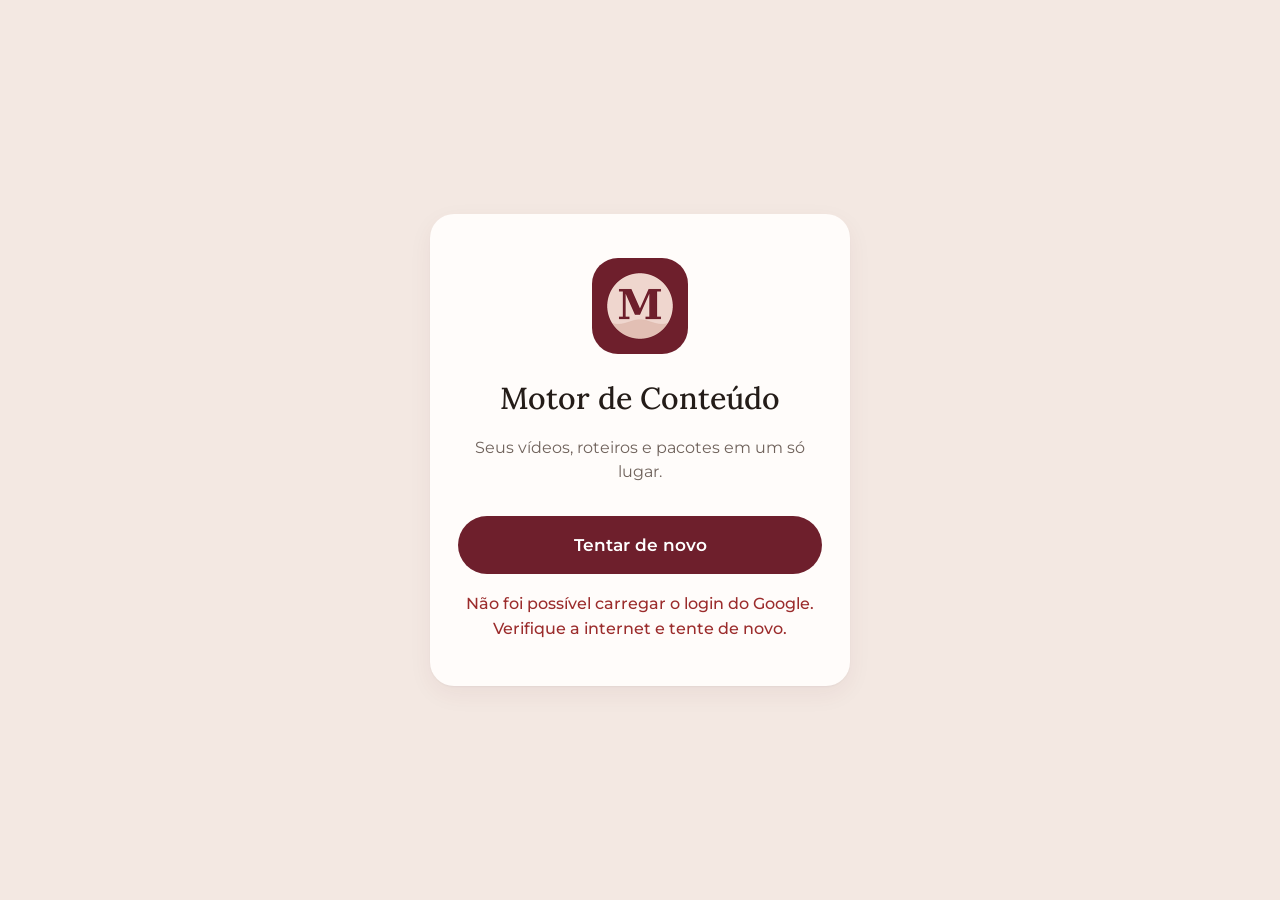
==== index.html @ c1d32451 "Etapa 1: Início, Vídeos, Enviar gravação e Prontos" ====
<!doctype html>
<html lang="pt-BR">
<head>
  <meta charset="utf-8">
  <meta name="viewport" content="width=device-width, initial-scale=1, viewport-fit=cover">
  <title>Motor de Conteúdo</title>
  <meta name="description" content="Fluxo de conteúdo da Robertta Cambrea: roteiros, vídeos e pacotes prontos.">
  <meta name="theme-color" content="#6E1F2C">
  <meta name="apple-mobile-web-app-capable" content="yes">
  <meta name="mobile-web-app-capable" content="yes">
  <meta name="apple-mobile-web-app-status-bar-style" content="default">
  <meta name="apple-mobile-web-app-title" content="Motor">
  <meta name="referrer" content="strict-origin-when-cross-origin">
  <link rel="manifest" href="./manifest.webmanifest">
  <link rel="icon" type="image/png" sizes="32x32" href="./icons/favicon.png">
  <link rel="apple-touch-icon" sizes="180x180" href="./icons/apple-touch-icon.png">
  <link rel="preconnect" href="https://fonts.googleapis.com">
  <link rel="preconnect" href="https://fonts.gstatic.com" crossorigin>
  <link rel="stylesheet" href="https://fonts.googleapis.com/css2?family=Lora:wght@500;600&family=Montserrat:wght@400;500;600&display=swap">
  <link rel="stylesheet" href="./css/app.css">
  <script type="module" src="./js/app.js"></script>
</head>
<body>
  <div id="app">
    <div class="login"><p class="suave">Carregando…</p></div>
  </div>
  <noscript>
    <p style="padding:24px;text-align:center">O Motor de Conteúdo precisa de JavaScript ativado.</p>
  </noscript>
</body>
</html>
---- css/app.css ----
/* Motor de Conteúdo — visual elegante e calmo. */

:root {
  --fundo: #F3E8E2;
  --card: #FFFCFA;
  --texto: #241C18;
  --texto-suave: #6F625B;
  --vinho: #6E1F2C;
  --vinho-escuro: #561722;
  --rose: #EFD6CE;
  --verde: #24443A;
  --linha: #E6D5CC;
  --erro: #9B2C2C;
  --raio: 18px;
  --raio-pequeno: 12px;
  --sombra: 0 1px 2px rgba(36, 28, 24, .04), 0 8px 24px rgba(110, 31, 44, .06);
  --fonte-titulo: 'Lora', Georgia, 'Times New Roman', serif;
  --fonte-texto: 'Montserrat', system-ui, -apple-system, 'Segoe UI', sans-serif;
  --altura-abas: 68px;
  --largura-lateral: 248px;
}

*, *::before, *::after { box-sizing: border-box; }

html { -webkit-text-size-adjust: 100%; }

body {
  margin: 0;
  background: var(--fundo);
  color: var(--texto);
  font-family: var(--fonte-texto);
  font-size: 16px;
  line-height: 1.55;
  -webkit-font-smoothing: antialiased;
}

h1, h2, h3, h4 { font-family: var(--fonte-titulo); font-weight: 600; line-height: 1.25; margin: 0 0 .6em; }
h1 { font-size: 1.6rem; }
h2 { font-size: 1.45rem; }
h3 { font-size: 1.15rem; }
h4 { font-size: 1rem; font-weight: 500; }
p { margin: 0 0 .8em; }
a { color: var(--vinho); }
img { max-width: 100%; }
pre { font-family: inherit; }
:focus-visible { outline: 3px solid rgba(110, 31, 44, .45); outline-offset: 2px; }

.suave { color: var(--texto-suave); }
.pequeno { font-size: .875rem; }
.calmo { font-family: var(--fonte-titulo); font-size: 1.1rem; color: var(--verde); }
.aviso { background: var(--rose); border-radius: var(--raio-pequeno); padding: 12px 16px; font-size: .95rem; }
.erro-texto { color: var(--erro); font-weight: 500; }
.erro-texto:empty { display: none; }
[hidden] { display: none !important; }

/* ------------------------------------------------------------ ícones */
.icone { width: 22px; height: 22px; flex: none; fill: none; stroke: currentColor; stroke-width: 1.7; stroke-linecap: round; stroke-linejoin: round; }
.icone.mini { width: 15px; height: 15px; vertical-align: -2px; }
.icone.grande { width: 56px; height: 56px; stroke-width: 1.4; }

/* ------------------------------------------------------------ layout */
.app { min-height: 100vh; min-height: 100dvh; }
.principal { min-width: 0; }
.conteudo { padding: 20px 18px calc(var(--altura-abas) + 32px + env(safe-area-inset-bottom)); max-width: 1080px; margin: 0 auto; outline: none; }

.topo {
  position: sticky; top: 0; z-index: 20;
  display: flex; align-items: center; justify-content: space-between; gap: 12px;
  padding: calc(10px + env(safe-area-inset-top)) 18px 10px;
  background: rgba(243, 232, 226, .92);
  backdrop-filter: blur(10px); -webkit-backdrop-filter: blur(10px);
  border-bottom: 1px solid var(--linha);
}
.topo-titulo { font-size: 1.2rem; margin: 0; white-space: nowrap; overflow: hidden; text-overflow: ellipsis; }
.topo-acoes { display: flex; gap: 4px; }

.lateral { display: none; }

.abas-inferiores {
  position: fixed; left: 0; right: 0; bottom: 0; z-index: 30;
  display: grid; grid-template-columns: repeat(6, 1fr);
  background: var(--card);
  border-top: 1px solid var(--linha);
  padding-bottom: env(safe-area-inset-bottom);
  box-shadow: 0 -6px 24px rgba(36, 28, 24, .05);
}
.abas-inferiores .aba {
  display: flex; flex-direction: column; align-items: center; justify-content: center; gap: 2px;
  min-height: var(--altura-abas); padding: 6px 2px;
  color: var(--texto-suave); text-decoration: none; font-size: .68rem; font-weight: 500;
}
.abas-inferiores .aba.ativa { color: var(--vinho); }
.abas-inferiores .aba.ativa .icone { stroke-width: 2.1; }

.so-computador { display: none; }

@media (min-width: 900px) {
  .app { display: grid; grid-template-columns: var(--largura-lateral) 1fr; }
  .abas-inferiores, .so-celular { display: none !important; }
  .so-computador { display: block; }
  .lateral {
    display: flex; flex-direction: column;
    position: sticky; top: 0; height: 100vh;
    padding: 24px 16px;
    background: var(--card);
    border-right: 1px solid var(--linha);
  }
  .marca { display: flex; align-items: center; gap: 12px; text-decoration: none; color: var(--texto); font-family: var(--fonte-titulo); font-weight: 600; font-size: 1.1rem; margin: 0 8px 28px; }
  .marca img { border-radius: 12px; }
  .menu { display: flex; flex-direction: column; gap: 4px; }
  .menu .aba {
    display: flex; align-items: center; gap: 12px;
    min-height: 48px; padding: 10px 14px; border-radius: 14px;
    color: var(--texto); text-decoration: none; font-weight: 500;
  }
  .menu .aba:hover { background: var(--fundo); }
  .menu .aba.ativa { background: var(--rose); color: var(--vinho); }
  .lateral-rodape { margin-top: auto; display: flex; flex-direction: column; gap: 6px; padding: 12px 8px 0; border-top: 1px solid var(--linha); }
  .email-logado { font-size: .8rem; color: var(--texto-suave); word-break: break-all; }
  .conteudo { padding: 32px 40px 64px; }
  .topo { padding: 16px 40px; }
  .topo-titulo { font-size: 1.35rem; }
}

/* ------------------------------------------------------------- faixas */
.faixas:empty { display: none; }
.faixa {
  display: block; width: 100%; border: 0; cursor: pointer;
  background: var(--vinho); color: #fff; font: inherit; font-weight: 500;
  padding: 14px 18px; min-height: 48px; text-align: center;
}
.faixa:disabled { opacity: .7; }

/* ------------------------------------------------------------- cards */
.card {
  background: var(--card);
  border-radius: var(--raio);
  box-shadow: var(--sombra);
  padding: 20px;
  margin-bottom: 16px;
}
.bloco { margin-bottom: 28px; }
.bloco > h3 { margin-bottom: 12px; }
.saudacao { font-size: 1.7rem; font-weight: 500; margin: 4px 0 0; }
.vazio { text-align: center; padding: 36px 20px; }

/* ------------------------------------------------------------ botões */
.btn {
  display: inline-flex; align-items: center; justify-content: center; gap: 10px;
  min-height: 48px; padding: 12px 22px;
  border-radius: 999px; border: 1.5px solid transparent;
  font: inherit; font-weight: 600; font-size: .98rem; text-decoration: none;
  cursor: pointer; transition: background .15s, transform .1s, opacity .15s;
}
.btn:active { transform: scale(.98); }
.btn:disabled { opacity: .5; cursor: not-allowed; transform: none; }
.btn-principal { background: var(--vinho); color: #fff; }
.btn-principal:hover:not(:disabled) { background: var(--vinho-escuro); }
.btn-contorno { background: transparent; color: var(--vinho); border-color: var(--vinho); }
.btn-contorno:hover:not(:disabled) { background: rgba(110, 31, 44, .06); }
.btn-texto { background: transparent; color: var(--vinho); padding-left: 14px; padding-right: 14px; }
.btn-texto:hover:not(:disabled) { background: rgba(110, 31, 44, .06); }
.btn-verde { background: var(--verde); color: #fff; }
.btn-claro { background: #fff; color: var(--verde); }
.btn-grande { min-height: 58px; font-size: 1.05rem; padding: 14px 30px; }
.btn-largo { width: 100%; }
.btn-icone {
  display: inline-flex; align-items: center; justify-content: center;
  width: 48px; height: 48px; border-radius: 50%;
  border: 0; background: transparent; color: var(--vinho); cursor: pointer;
}
.btn-icone:hover { background: rgba(110, 31, 44, .08); }
.link { display: inline-flex; align-items: center; gap: 4px; font-weight: 500; font-size: .92rem; min-height: 36px; }

/* --------------------------------------------------------------- chips */
.chip {
  display: inline-flex; align-items: center; gap: 4px;
  padding: 3px 11px; border-radius: 999px;
  background: var(--fundo); color: var(--texto);
  font-size: .78rem; font-weight: 600; white-space: nowrap; vertical-align: middle;
}
.chip-rose { background: var(--rose); color: var(--vinho); }
.chip-verde { background: var(--verde); color: #fff; }
.chip .icone { fill: currentColor; }
td .chip, .card-semana-topo .chip { margin-left: 8px; }

/* ------------------------------------------------------- carregamento */
.estado-carregando { padding: 8px 0; }
.skeleton {
  height: 84px; border-radius: var(--raio); margin-bottom: 14px;
  background: linear-gradient(90deg, #EFE2DB 0%, #F8F0EC 50%, #EFE2DB 100%);
  background-size: 200% 100%; animation: brilho 1.4s ease-in-out infinite;
}
.skeleton.curto { width: 60%; height: 52px; }
@keyframes brilho { from { background-position: 200% 0; } to { background-position: -200% 0; } }
@media (prefers-reduced-motion: reduce) { .skeleton { animation: none; } }
.estado-erro { text-align: center; }

/* ------------------------------------------------------------- login */
.login { min-height: 100vh; min-height: 100dvh; display: grid; place-items: center; padding: 24px; }
.login-card {
  width: 100%; max-width: 420px; text-align: center;
  background: var(--card); border-radius: 24px; box-shadow: var(--sombra);
  padding: 44px 28px 32px;
}
.login-logo { border-radius: 26px; margin-bottom: 18px; }
.login-card h1 { font-size: 1.9rem; font-weight: 500; }
.login-card .btn { width: 100%; margin-top: 18px; }
.login-msg { margin-top: 18px; color: var(--erro); font-weight: 500; }
.login-msg:empty { display: none; }

/* ----------------------------------------------------------- início */
.grade-espera { display: grid; grid-template-columns: repeat(auto-fit, minmax(220px, 1fr)); gap: 14px; }
.espera { display: flex; flex-direction: column; gap: 4px; margin: 0; text-decoration: none; color: var(--texto); min-height: 120px; transition: transform .15s; }
a.espera:hover { transform: translateY(-2px); }
.espera-n { font-family: var(--fonte-titulo); font-size: 2.2rem; line-height: 1; color: var(--texto-suave); }
.espera.tem .espera-n { color: var(--vinho); }
.espera.tem { box-shadow: var(--sombra), inset 4px 0 0 var(--vinho); }
.espera-titulo { font-weight: 600; }
.espera.desativado { opacity: .6; }
.espera.desativado .chip { align-self: flex-start; margin-top: 6px; }
.espera-lista { list-style: none; margin: 6px 0 0; padding: 0; font-size: .88rem; color: var(--texto-suave); }
.espera-lista li { padding: 2px 0; }

.progresso { display: grid; gap: 16px; }
.etapa-topo { display: flex; justify-content: space-between; font-weight: 500; margin-bottom: 6px; }
.etapa-n { color: var(--texto-suave); font-size: .9rem; display: inline-flex; gap: 4px; align-items: center; }
.etapa.completa .etapa-n { color: var(--verde); font-weight: 600; }
.barra { height: 10px; border-radius: 999px; background: var(--fundo); overflow: hidden; }
.barra.grande { height: 14px; margin: 10px 0; }
.barra-cheia { height: 100%; border-radius: inherit; background: var(--vinho); transition: width .3s; }
.etapa.completa .barra-cheia { background: var(--verde); }

.tabela-rolagem { overflow-x: auto; }
table { width: 100%; border-collapse: collapse; }
.tabela-semana { background: var(--card); border-radius: var(--raio); box-shadow: var(--sombra); overflow: hidden; }
th, td { text-align: left; padding: 12px 14px; border-bottom: 1px solid var(--linha); font-size: .92rem; vertical-align: top; }
th { font-weight: 600; font-size: .78rem; text-transform: uppercase; letter-spacing: .04em; color: var(--texto-suave); }
tr:last-child td { border-bottom: 0; }
tr.clicavel { cursor: pointer; }
tr.clicavel:hover td { background: #FBF4F1; }

.cards-semana { display: grid; gap: 12px; }
.card-semana { display: block; margin: 0; text-decoration: none; color: var(--texto); padding: 16px 18px; }
.card-semana-titulo { font-family: var(--fonte-titulo); font-size: 1.05rem; margin: 4px 0 8px; }
.mini-dados { display: grid; grid-template-columns: auto 1fr; gap: 4px 14px; margin: 0; font-size: .88rem; }
.mini-dados dt { color: var(--texto-suave); }
.mini-dados dd { margin: 0; word-break: break-word; }

/* ------------------------------------------------------------ listas */
.lista { display: grid; gap: 12px; }
.item-lista { display: flex; align-items: center; justify-content: space-between; gap: 12px; margin: 0; text-decoration: none; color: var(--texto); min-height: 72px; }
.item-lista:hover { box-shadow: var(--sombra), inset 0 0 0 1.5px var(--rose); }
.item-principal { min-width: 0; }
.item-titulo { font-size: 1rem; }
.item-chips { display: flex; flex-wrap: wrap; gap: 6px; align-items: center; justify-content: flex-end; }
.voltar { display: inline-flex; align-items: center; gap: 4px; min-height: 44px; margin-bottom: 8px; text-decoration: none; font-weight: 500; }
.voltar .icone { width: 18px; height: 18px; }
.passo { font-weight: 600; color: var(--vinho); }

/* ---------------------------------------------------------- detalhe */
.cabecalho-detalhe { margin-bottom: 18px; }
.cabecalho-detalhe .item-chips { justify-content: flex-start; margin-bottom: 12px; }
.segmentado { display: inline-flex; flex-wrap: wrap; gap: 4px; background: var(--fundo); padding: 4px; border-radius: 999px; border: 1px solid var(--linha); }
.segmentado button {
  min-height: 40px; min-width: 56px; padding: 6px 16px; border: 0; border-radius: 999px;
  background: transparent; color: var(--texto); font: inherit; font-weight: 600; cursor: pointer;
}
.segmentado button.ativo { background: var(--vinho); color: #fff; }

.videos-lado { display: grid; grid-template-columns: 1fr; gap: 18px; margin-bottom: 18px; }
@media (min-width: 640px) { .videos-lado { grid-template-columns: 1fr 1fr; } }
.video-bloco { background: var(--card); border-radius: var(--raio); box-shadow: var(--sombra); padding: 16px; }
.video-916 { position: relative; width: 100%; max-width: 380px; margin: 0 auto 8px; aspect-ratio: 9 / 16; border-radius: var(--raio-pequeno); overflow: hidden; background: #1c1512; }
.video-916 iframe { position: absolute; inset: 0; width: 100%; height: 100%; border: 0; }
.vazio-video { display: grid; place-items: center; color: #d8c8c0; font-size: .9rem; }
.links-linha { display: flex; flex-wrap: wrap; gap: 16px; margin: -6px 0 16px; }

.markdown h3, .markdown h4 { margin-top: .8em; }
.markdown ul { padding-left: 1.2em; margin: 0 0 .8em; }
.markdown table { margin-bottom: .8em; font-size: .9rem; }
.markdown th { text-transform: none; letter-spacing: 0; font-size: .85rem; }

.acoes-decisao { display: flex; flex-wrap: wrap; gap: 12px; margin: 8px 0 20px; }
.acoes-decisao .btn { flex: 1 1 220px; }
.acoes-form { display: flex; flex-wrap: wrap; justify-content: flex-end; gap: 10px; margin-top: 12px; }
.acoes-linha { display: flex; align-items: center; gap: 12px; flex-wrap: wrap; }

.form-ajustes { border: 1.5px solid var(--rose); }
.ajustes-itens { display: grid; gap: 12px; margin-bottom: 8px; }
.ajuste-item { background: #FBF6F3; box-shadow: none; border: 1px solid var(--linha); margin: 0; padding: 16px; }
.ajuste-topo { display: flex; align-items: center; justify-content: space-between; }
.ajuste-topo h4 { margin: 0; }

.campo { display: flex; flex-direction: column; gap: 6px; margin-bottom: 14px; }
.campo-rotulo { font-weight: 600; font-size: .9rem; }
.campo-ajuda { font-size: .82rem; color: var(--texto-suave); }
input[type="text"], input[type="date"], textarea, select {
  width: 100%; min-height: 48px; padding: 12px 14px;
  border: 1.5px solid var(--linha); border-radius: var(--raio-pequeno);
  background: #fff; color: var(--texto); font: inherit;
}
textarea { resize: vertical; }
input:focus, textarea:focus { border-color: var(--vinho); outline: none; box-shadow: 0 0 0 3px rgba(110, 31, 44, .12); }

.historico .linha-tempo { list-style: none; margin: 0; padding: 0 0 0 18px; border-left: 2px solid var(--rose); }
.linha-tempo li { position: relative; display: flex; flex-wrap: wrap; gap: 4px 14px; padding: 6px 0; }
.linha-tempo li::before { content: ''; position: absolute; left: -24px; top: 13px; width: 10px; height: 10px; border-radius: 50%; background: var(--vinho); }
.linha-tempo .quando { color: var(--texto-suave); font-variant-numeric: tabular-nums; min-width: 90px; }

/* ----------------------------------------------------------- enviar */
.input-arquivo { position: absolute; width: 1px; height: 1px; opacity: 0; pointer-events: none; }
.seletor-arquivo { margin: 6px 0 14px; cursor: pointer; }
.arquivo-info:empty { display: none; }
.arquivo-info { margin-bottom: 12px; }
.upload-topo { display: flex; align-items: baseline; gap: 14px; }
.upload-pct { font-family: var(--fonte-titulo); font-size: 2rem; color: var(--vinho); }
.upload-status { font-weight: 500; }
.sucesso { background: var(--verde); color: #fff; text-align: center; padding: 44px 24px; }
.sucesso h2 { color: #fff; margin-top: 12px; }

/* ----------------------------------------------------------- prontos */
.grade-capas { display: grid; grid-template-columns: repeat(auto-fill, minmax(150px, 1fr)); gap: 14px; }
.grade-capas figure { margin: 0; }
.capa-box, .miniatura-box { border-radius: var(--raio-pequeno); overflow: hidden; background: var(--fundo); display: grid; place-items: center; }
.capa-box { aspect-ratio: 9 / 16; }
.capa, .miniatura { width: 100%; height: 100%; object-fit: cover; display: block; }
.carregando-img { animation: brilho 1.4s ease-in-out infinite; background: linear-gradient(90deg, #EFE2DB 0%, #F8F0EC 50%, #EFE2DB 100%); background-size: 200% 100%; }
.grade-miniaturas { display: grid; grid-template-columns: repeat(auto-fill, minmax(96px, 1fr)); gap: 10px; }
.grade-miniaturas.carrossel .miniatura-box { aspect-ratio: 4 / 5; }
.grade-miniaturas.stories .miniatura-box { aspect-ratio: 9 / 16; }
.bloco-texto-topo { display: flex; align-items: center; justify-content: space-between; gap: 12px; flex-wrap: wrap; margin-bottom: 8px; }
.bloco-texto-topo h3 { margin: 0; }
.texto-pre { white-space: pre-wrap; word-break: break-word; margin: 0; background: #FBF6F3; border-radius: var(--raio-pequeno); padding: 14px; font-size: .95rem; max-height: 360px; overflow: auto; }
.lista-arquivos { list-style: none; margin: 0 0 12px; padding: 0; }
.lista-arquivos li { display: flex; align-items: center; justify-content: space-between; gap: 10px; padding: 4px 0; border-bottom: 1px solid var(--linha); }
.lista-arquivos li:last-child { border-bottom: 0; }
.nome-arquivo { font-size: .92rem; word-break: break-all; }

/* ---------------------------------------------------------- em breve */
.em-breve { text-align: center; padding: 56px 28px; max-width: 560px; margin: 24px auto; }
.em-breve-icone { width: 76px; height: 76px; border-radius: 50%; background: var(--rose); color: var(--vinho); display: grid; place-items: center; margin: 0 auto 18px; }
.em-breve-icone .icone { width: 34px; height: 34px; }
.em-breve h2 { font-weight: 500; }
.em-breve p { color: var(--texto-suave); margin-bottom: 24px; }

/* ------------------------------------------------------------- modal */
.modal-fundo {
  position: fixed; inset: 0; z-index: 100;
  background: rgba(36, 28, 24, .42);
  display: flex; align-items: flex-end; justify-content: center;
  padding: 0;
}
.modal {
  width: 100%; max-width: 520px; max-height: 92vh; overflow: auto;
  background: var(--card); border-radius: 22px 22px 0 0;
  padding: 20px 20px calc(20px + env(safe-area-inset-bottom));
  box-shadow: 0 -10px 40px rgba(36, 28, 24, .2);
}
@media (min-width: 600px) {
  .modal-fundo { align-items: center; padding: 24px; }
  .modal { border-radius: 22px; padding: 24px; }
}
.modal-topo { display: flex; align-items: center; justify-content: space-between; gap: 12px; }
.modal-topo h2 { margin: 0; font-size: 1.25rem; }
.modal-corpo { margin: 12px 0 4px; }
.modal-acoes { display: flex; justify-content: flex-end; flex-wrap: wrap; gap: 10px; }

/* ------------------------------------------------------------- toast */
#toasts {
  position: fixed; left: 50%; transform: translateX(-50%); z-index: 200;
  bottom: calc(var(--altura-abas) + 16px + env(safe-area-inset-bottom));
  display: flex; flex-direction: column; gap: 8px; align-items: center; pointer-events: none;
  width: min(92vw, 440px);
}
@media (min-width: 900px) { #toasts { bottom: 28px; } }
.toast {
  background: var(--texto); color: #fff; padding: 12px 20px; border-radius: 999px;
  font-weight: 500; box-shadow: 0 8px 24px rgba(0, 0, 0, .18); text-align: center;
  animation: entrar .25s ease-out; transition: opacity .35s, transform .35s;
}
.toast-ok { background: var(--verde); }
.toast-erro { background: var(--erro); border-radius: 18px; }
.toast.saindo { opacity: 0; transform: translateY(8px); }
@keyframes entrar { from { opacity: 0; transform: translateY(10px); } to { opacity: 1; transform: none; } }
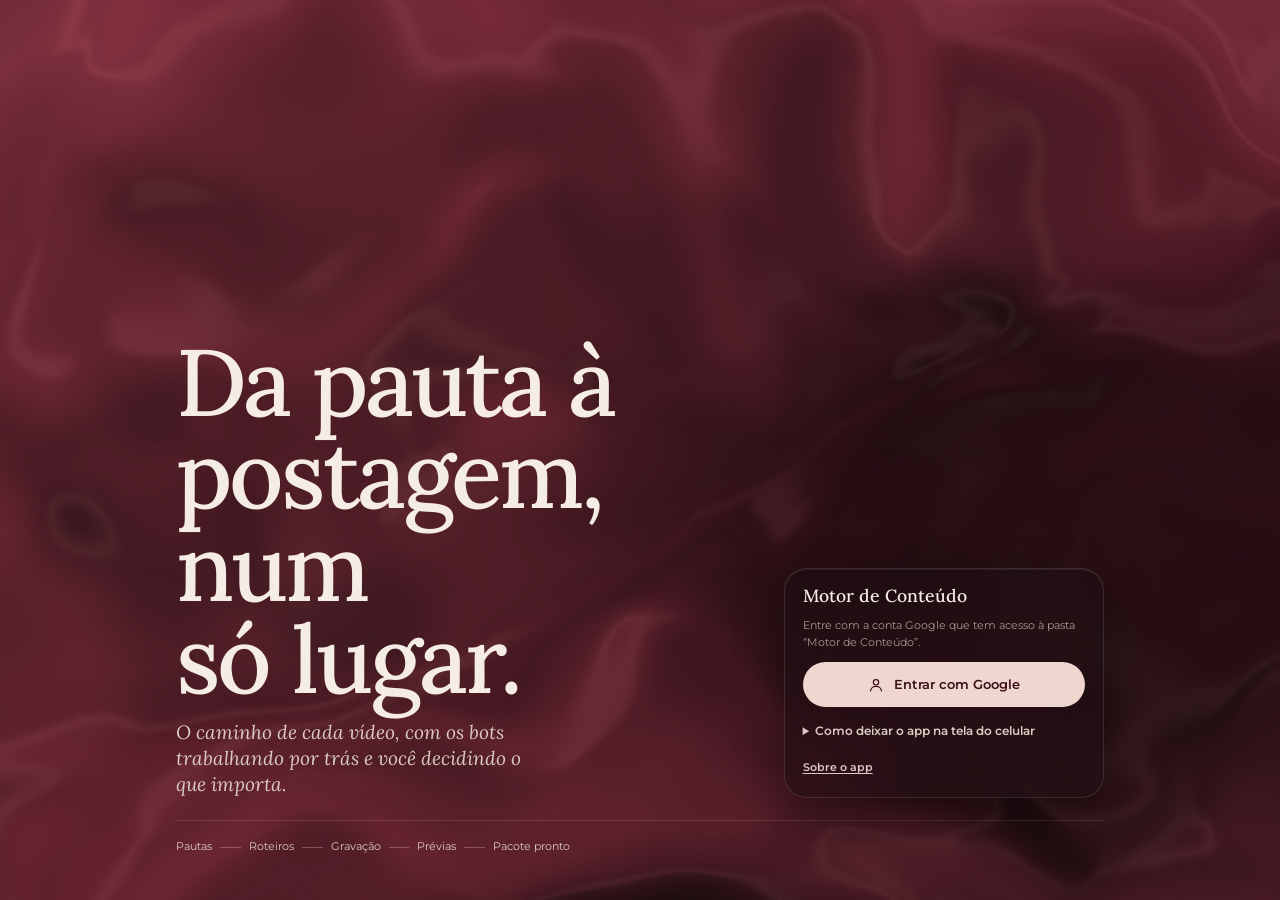
==== commit af7e48f9: "App novo substitui o antigo na raiz: SW com cache novo (substitui o antigo), manifest na raiz, rótul" ====
--- a/index.html
+++ b/index.html
@@ -1,31 +1,88 @@
 <!doctype html>
-<html lang="pt-BR">
+<html lang="pt-BR" data-tema="noite">
 <head>
-  <meta charset="utf-8">
-  <meta name="viewport" content="width=device-width, initial-scale=1, viewport-fit=cover">
-  <title>Motor de Conteúdo</title>
-  <meta name="description" content="Fluxo de conteúdo da Robertta Cambrea: roteiros, vídeos e pacotes prontos.">
-  <meta name="theme-color" content="#6E1F2C">
-  <meta name="apple-mobile-web-app-capable" content="yes">
-  <meta name="mobile-web-app-capable" content="yes">
-  <meta name="apple-mobile-web-app-status-bar-style" content="default">
-  <meta name="apple-mobile-web-app-title" content="Motor">
-  <meta name="referrer" content="strict-origin-when-cross-origin">
-  <link rel="manifest" href="./manifest.webmanifest">
-  <link rel="icon" type="image/png" sizes="32x32" href="./icons/favicon.png">
-  <link rel="apple-touch-icon" sizes="180x180" href="./icons/apple-touch-icon.png">
-  <link rel="preconnect" href="https://fonts.googleapis.com">
-  <link rel="preconnect" href="https://fonts.gstatic.com" crossorigin>
-  <link rel="stylesheet" href="https://fonts.googleapis.com/css2?family=Lora:wght@500;600&family=Montserrat:wght@400;500;600&display=swap">
-  <link rel="stylesheet" href="./css/app.css">
-  <script type="module" src="./js/app.js"></script>
+<meta charset="utf-8">
+<meta name="viewport" content="width=device-width, initial-scale=1, viewport-fit=cover">
+<title>Motor de Conteúdo</title>
+<meta name="description" content="O caminho de cada vídeo, da pauta à postagem: roteiros, prévias e pacotes prontos.">
+<meta name="referrer" content="strict-origin-when-cross-origin">
+<link rel="manifest" href="./manifest.webmanifest">
+<link rel="icon" type="image/png" sizes="32x32" href="./icons/favicon.png">
+<link rel="apple-touch-icon" sizes="180x180" href="./icons/apple-touch-icon.png">
+<meta name="theme-color" content="#0F0809" id="meta-tema">
+<meta name="mobile-web-app-capable" content="yes">
+<meta name="apple-mobile-web-app-capable" content="yes">
+<meta name="apple-mobile-web-app-title" content="Motor">
+
+<!-- Fontes da marca. Única dependência externa de visual, e opcional: sem elas, o app usa as do sistema. -->
+<link rel="preconnect" href="https://fonts.googleapis.com">
+<link rel="preconnect" href="https://fonts.gstatic.com" crossorigin>
+<link href="https://fonts.googleapis.com/css2?family=Lora:ital,wght@0,400..700;1,400..700&family=Montserrat:wght@400;500;600;700&display=swap" rel="stylesheet">
+<link rel="stylesheet" href="./css/app.css">
+<!-- Antes de pintar: tema lembrado e, se houver sessão guardada, esconde o login para não piscar. -->
+<script>
+try {
+  if (localStorage.getItem('motor-tema') === 'dia') document.documentElement.dataset.tema = 'dia';
+  if (sessionStorage.getItem('motor.sessao')) document.documentElement.classList.add('retomando');
+} catch (e) { /* sem armazenamento */ }
+</script>
+<script type="module" src="./js/main.js"></script>
 </head>
-<body>
-  <div id="app">
-    <div class="login"><p class="suave">Carregando…</p></div>
+<body class="entrada">
+<!-- Fundo vivo: o véu é pintado por um shader WebGL (js/visual.js). O grão é um ruído em SVG. -->
+<canvas id="veu" aria-hidden="true"></canvas>
+<div class="grao" aria-hidden="true"></div>
+<a class="pular" href="#conteudo">Pular para o conteúdo</a>
+
+<!-- ENTRADA: login com Google (Google Identity Services, via js/integra.js) -->
+<section class="login" id="tela-login" aria-labelledby="login-titulo">
+  <div>
+    <h1 id="login-titulo">Da pauta à postagem, num só lugar.</h1>
+    <p class="login-frase">O caminho de cada vídeo, com os bots trabalhando por trás e você decidindo o que importa.</p>
   </div>
-  <noscript>
-    <p style="padding:24px;text-align:center">O Motor de Conteúdo precisa de JavaScript ativado.</p>
-  </noscript>
+  <div class="login-porta">
+    <h2>Motor de Conteúdo</h2>
+    <p class="apagado pequeno">Entre com a conta Google que tem acesso à pasta “Motor de Conteúdo”.</p>
+    <button type="button" class="google" data-acao="entrar" id="botao-entrar">
+      <svg width="20" height="20" style="width:1.25rem;height:1.25rem" viewBox="0 0 24 24" fill="none" stroke="currentColor" stroke-width="1.8" stroke-linecap="round" stroke-linejoin="round" aria-hidden="true"><circle cx="12" cy="8" r="4"/><path d="M4 21c0-4 3.6-7 8-7s8 3 8 7"/></svg>
+      <span id="botao-entrar-texto">Entrar com Google</span>
+    </button>
+    <p class="nota atencao login-msg" id="login-msg" role="alert"></p>
+    <details>
+      <summary>Como deixar o app na tela do celular</summary>
+      <ol>
+        <li>Abra o endereço do app no Safari (iPhone) ou no Chrome (Android).</li>
+        <li>Toque em Compartilhar e depois em “Adicionar à Tela de Início”.</li>
+        <li>O app passa a abrir em tela cheia, como os outros do celular.</li>
+      </ol>
+    </details>
+    <button type="button" class="discreto" data-acao="abrir-sobre">Sobre o app</button>
+  </div>
+  <ol class="caminho" aria-label="O caminho de cada vídeo">
+    <li>Pautas</li><li>Roteiros</li><li>Gravação</li><li>Prévias</li><li>Pacote pronto</li>
+  </ol>
+</section>
+
+<!-- APP -->
+<div class="casca" id="casca" hidden>
+  <header class="ilha">
+    <a class="marca" href="#/inicio"><span class="marca-sinal" aria-hidden="true"></span><span>Motor de Conteúdo</span></a>
+    <nav class="ilha-nav" id="nav-topo" aria-label="Seções"></nav>
+    <button type="button" class="busca-b" data-acao="abrir-paleta" aria-label="Buscar e ir para uma tela" id="botao-busca"></button>
+    <a class="botao primario menor ilha-enviar" href="#/enviar">Enviar gravação</a>
+    <button type="button" class="redondo" data-acao="tema" id="botao-tema"></button>
+  </header>
+
+  <main class="conteudo" id="conteudo" tabindex="-1"></main>
+
+  <nav class="doca" id="nav-doca" aria-label="Seções"></nav>
+</div>
+
+<!-- Uma janela para tudo (confirmações, busca, ajuda) e outra para o teleprompter -->
+<dialog id="dialogo" aria-labelledby="dlg-titulo"></dialog>
+<dialog id="tele" class="tele" aria-label="Teleprompter"></dialog>
+<input type="file" id="arquivo" accept="video/*" hidden>
+<div class="avisos" id="avisos" role="status" aria-live="polite"></div>
+<noscript><p style="position:relative;z-index:3;padding:1.5rem;text-align:center">O Motor de Conteúdo precisa de JavaScript ativado.</p></noscript>
 </body>
 </html>
--- a/css/app.css
+++ b/css/app.css
@@ -1,385 +1,624 @@
-/* Motor de Conteúdo — visual elegante e calmo. */
-
-:root {
-  --fundo: #F3E8E2;
-  --card: #FFFCFA;
-  --texto: #241C18;
-  --texto-suave: #6F625B;
-  --vinho: #6E1F2C;
-  --vinho-escuro: #561722;
-  --rose: #EFD6CE;
-  --verde: #24443A;
-  --linha: #E6D5CC;
-  --erro: #9B2C2C;
-  --raio: 18px;
-  --raio-pequeno: 12px;
-  --sombra: 0 1px 2px rgba(36, 28, 24, .04), 0 8px 24px rgba(110, 31, 44, .06);
-  --fonte-titulo: 'Lora', Georgia, 'Times New Roman', serif;
-  --fonte-texto: 'Montserrat', system-ui, -apple-system, 'Segoe UI', sans-serif;
-  --altura-abas: 68px;
-  --largura-lateral: 248px;
-}
-
-*, *::before, *::after { box-sizing: border-box; }
-
-html { -webkit-text-size-adjust: 100%; }
-
-body {
-  margin: 0;
-  background: var(--fundo);
-  color: var(--texto);
-  font-family: var(--fonte-texto);
-  font-size: 16px;
-  line-height: 1.55;
-  -webkit-font-smoothing: antialiased;
-}
-
-h1, h2, h3, h4 { font-family: var(--fonte-titulo); font-weight: 600; line-height: 1.25; margin: 0 0 .6em; }
-h1 { font-size: 1.6rem; }
-h2 { font-size: 1.45rem; }
-h3 { font-size: 1.15rem; }
-h4 { font-size: 1rem; font-weight: 500; }
-p { margin: 0 0 .8em; }
-a { color: var(--vinho); }
-img { max-width: 100%; }
-pre { font-family: inherit; }
-:focus-visible { outline: 3px solid rgba(110, 31, 44, .45); outline-offset: 2px; }
-
-.suave { color: var(--texto-suave); }
-.pequeno { font-size: .875rem; }
-.calmo { font-family: var(--fonte-titulo); font-size: 1.1rem; color: var(--verde); }
-.aviso { background: var(--rose); border-radius: var(--raio-pequeno); padding: 12px 16px; font-size: .95rem; }
-.erro-texto { color: var(--erro); font-weight: 500; }
-.erro-texto:empty { display: none; }
-[hidden] { display: none !important; }
-
-/* ------------------------------------------------------------ ícones */
-.icone { width: 22px; height: 22px; flex: none; fill: none; stroke: currentColor; stroke-width: 1.7; stroke-linecap: round; stroke-linejoin: round; }
-.icone.mini { width: 15px; height: 15px; vertical-align: -2px; }
-.icone.grande { width: 56px; height: 56px; stroke-width: 1.4; }
-
-/* ------------------------------------------------------------ layout */
-.app { min-height: 100vh; min-height: 100dvh; }
-.principal { min-width: 0; }
-.conteudo { padding: 20px 18px calc(var(--altura-abas) + 32px + env(safe-area-inset-bottom)); max-width: 1080px; margin: 0 auto; outline: none; }
-
-.topo {
-  position: sticky; top: 0; z-index: 20;
-  display: flex; align-items: center; justify-content: space-between; gap: 12px;
-  padding: calc(10px + env(safe-area-inset-top)) 18px 10px;
-  background: rgba(243, 232, 226, .92);
-  backdrop-filter: blur(10px); -webkit-backdrop-filter: blur(10px);
-  border-bottom: 1px solid var(--linha);
-}
-.topo-titulo { font-size: 1.2rem; margin: 0; white-space: nowrap; overflow: hidden; text-overflow: ellipsis; }
-.topo-acoes { display: flex; gap: 4px; }
-
-.lateral { display: none; }
-
-.abas-inferiores {
-  position: fixed; left: 0; right: 0; bottom: 0; z-index: 30;
-  display: grid; grid-template-columns: repeat(6, 1fr);
-  background: var(--card);
-  border-top: 1px solid var(--linha);
-  padding-bottom: env(safe-area-inset-bottom);
-  box-shadow: 0 -6px 24px rgba(36, 28, 24, .05);
-}
-.abas-inferiores .aba {
-  display: flex; flex-direction: column; align-items: center; justify-content: center; gap: 2px;
-  min-height: var(--altura-abas); padding: 6px 2px;
-  color: var(--texto-suave); text-decoration: none; font-size: .68rem; font-weight: 500;
-}
-.abas-inferiores .aba.ativa { color: var(--vinho); }
-.abas-inferiores .aba.ativa .icone { stroke-width: 2.1; }
-
-.so-computador { display: none; }
-
-@media (min-width: 900px) {
-  .app { display: grid; grid-template-columns: var(--largura-lateral) 1fr; }
-  .abas-inferiores, .so-celular { display: none !important; }
-  .so-computador { display: block; }
-  .lateral {
-    display: flex; flex-direction: column;
-    position: sticky; top: 0; height: 100vh;
-    padding: 24px 16px;
-    background: var(--card);
-    border-right: 1px solid var(--linha);
-  }
-  .marca { display: flex; align-items: center; gap: 12px; text-decoration: none; color: var(--texto); font-family: var(--fonte-titulo); font-weight: 600; font-size: 1.1rem; margin: 0 8px 28px; }
-  .marca img { border-radius: 12px; }
-  .menu { display: flex; flex-direction: column; gap: 4px; }
-  .menu .aba {
-    display: flex; align-items: center; gap: 12px;
-    min-height: 48px; padding: 10px 14px; border-radius: 14px;
-    color: var(--texto); text-decoration: none; font-weight: 500;
-  }
-  .menu .aba:hover { background: var(--fundo); }
-  .menu .aba.ativa { background: var(--rose); color: var(--vinho); }
-  .lateral-rodape { margin-top: auto; display: flex; flex-direction: column; gap: 6px; padding: 12px 8px 0; border-top: 1px solid var(--linha); }
-  .email-logado { font-size: .8rem; color: var(--texto-suave); word-break: break-all; }
-  .conteudo { padding: 32px 40px 64px; }
-  .topo { padding: 16px 40px; }
-  .topo-titulo { font-size: 1.35rem; }
-}
-
-/* ------------------------------------------------------------- faixas */
-.faixas:empty { display: none; }
-.faixa {
-  display: block; width: 100%; border: 0; cursor: pointer;
-  background: var(--vinho); color: #fff; font: inherit; font-weight: 500;
-  padding: 14px 18px; min-height: 48px; text-align: center;
-}
-.faixa:disabled { opacity: .7; }
-
-/* ------------------------------------------------------------- cards */
-.card {
-  background: var(--card);
-  border-radius: var(--raio);
-  box-shadow: var(--sombra);
-  padding: 20px;
-  margin-bottom: 16px;
-}
-.bloco { margin-bottom: 28px; }
-.bloco > h3 { margin-bottom: 12px; }
-.saudacao { font-size: 1.7rem; font-weight: 500; margin: 4px 0 0; }
-.vazio { text-align: center; padding: 36px 20px; }
-
-/* ------------------------------------------------------------ botões */
-.btn {
-  display: inline-flex; align-items: center; justify-content: center; gap: 10px;
-  min-height: 48px; padding: 12px 22px;
-  border-radius: 999px; border: 1.5px solid transparent;
-  font: inherit; font-weight: 600; font-size: .98rem; text-decoration: none;
-  cursor: pointer; transition: background .15s, transform .1s, opacity .15s;
-}
-.btn:active { transform: scale(.98); }
-.btn:disabled { opacity: .5; cursor: not-allowed; transform: none; }
-.btn-principal { background: var(--vinho); color: #fff; }
-.btn-principal:hover:not(:disabled) { background: var(--vinho-escuro); }
-.btn-contorno { background: transparent; color: var(--vinho); border-color: var(--vinho); }
-.btn-contorno:hover:not(:disabled) { background: rgba(110, 31, 44, .06); }
-.btn-texto { background: transparent; color: var(--vinho); padding-left: 14px; padding-right: 14px; }
-.btn-texto:hover:not(:disabled) { background: rgba(110, 31, 44, .06); }
-.btn-verde { background: var(--verde); color: #fff; }
-.btn-claro { background: #fff; color: var(--verde); }
-.btn-grande { min-height: 58px; font-size: 1.05rem; padding: 14px 30px; }
-.btn-largo { width: 100%; }
-.btn-icone {
-  display: inline-flex; align-items: center; justify-content: center;
-  width: 48px; height: 48px; border-radius: 50%;
-  border: 0; background: transparent; color: var(--vinho); cursor: pointer;
-}
-.btn-icone:hover { background: rgba(110, 31, 44, .08); }
-.link { display: inline-flex; align-items: center; gap: 4px; font-weight: 500; font-size: .92rem; min-height: 36px; }
-
-/* --------------------------------------------------------------- chips */
-.chip {
-  display: inline-flex; align-items: center; gap: 4px;
-  padding: 3px 11px; border-radius: 999px;
-  background: var(--fundo); color: var(--texto);
-  font-size: .78rem; font-weight: 600; white-space: nowrap; vertical-align: middle;
-}
-.chip-rose { background: var(--rose); color: var(--vinho); }
-.chip-verde { background: var(--verde); color: #fff; }
-.chip .icone { fill: currentColor; }
-td .chip, .card-semana-topo .chip { margin-left: 8px; }
-
-/* ------------------------------------------------------- carregamento */
-.estado-carregando { padding: 8px 0; }
-.skeleton {
-  height: 84px; border-radius: var(--raio); margin-bottom: 14px;
-  background: linear-gradient(90deg, #EFE2DB 0%, #F8F0EC 50%, #EFE2DB 100%);
-  background-size: 200% 100%; animation: brilho 1.4s ease-in-out infinite;
-}
-.skeleton.curto { width: 60%; height: 52px; }
-@keyframes brilho { from { background-position: 200% 0; } to { background-position: -200% 0; } }
-@media (prefers-reduced-motion: reduce) { .skeleton { animation: none; } }
-.estado-erro { text-align: center; }
-
-/* ------------------------------------------------------------- login */
-.login { min-height: 100vh; min-height: 100dvh; display: grid; place-items: center; padding: 24px; }
-.login-card {
-  width: 100%; max-width: 420px; text-align: center;
-  background: var(--card); border-radius: 24px; box-shadow: var(--sombra);
-  padding: 44px 28px 32px;
-}
-.login-logo { border-radius: 26px; margin-bottom: 18px; }
-.login-card h1 { font-size: 1.9rem; font-weight: 500; }
-.login-card .btn { width: 100%; margin-top: 18px; }
-.login-msg { margin-top: 18px; color: var(--erro); font-weight: 500; }
-.login-msg:empty { display: none; }
-
-/* ----------------------------------------------------------- início */
-.grade-espera { display: grid; grid-template-columns: repeat(auto-fit, minmax(220px, 1fr)); gap: 14px; }
-.espera { display: flex; flex-direction: column; gap: 4px; margin: 0; text-decoration: none; color: var(--texto); min-height: 120px; transition: transform .15s; }
-a.espera:hover { transform: translateY(-2px); }
-.espera-n { font-family: var(--fonte-titulo); font-size: 2.2rem; line-height: 1; color: var(--texto-suave); }
-.espera.tem .espera-n { color: var(--vinho); }
-.espera.tem { box-shadow: var(--sombra), inset 4px 0 0 var(--vinho); }
-.espera-titulo { font-weight: 600; }
-.espera.desativado { opacity: .6; }
-.espera.desativado .chip { align-self: flex-start; margin-top: 6px; }
-.espera-lista { list-style: none; margin: 6px 0 0; padding: 0; font-size: .88rem; color: var(--texto-suave); }
-.espera-lista li { padding: 2px 0; }
-
-.progresso { display: grid; gap: 16px; }
-.etapa-topo { display: flex; justify-content: space-between; font-weight: 500; margin-bottom: 6px; }
-.etapa-n { color: var(--texto-suave); font-size: .9rem; display: inline-flex; gap: 4px; align-items: center; }
-.etapa.completa .etapa-n { color: var(--verde); font-weight: 600; }
-.barra { height: 10px; border-radius: 999px; background: var(--fundo); overflow: hidden; }
-.barra.grande { height: 14px; margin: 10px 0; }
-.barra-cheia { height: 100%; border-radius: inherit; background: var(--vinho); transition: width .3s; }
-.etapa.completa .barra-cheia { background: var(--verde); }
-
-.tabela-rolagem { overflow-x: auto; }
-table { width: 100%; border-collapse: collapse; }
-.tabela-semana { background: var(--card); border-radius: var(--raio); box-shadow: var(--sombra); overflow: hidden; }
-th, td { text-align: left; padding: 12px 14px; border-bottom: 1px solid var(--linha); font-size: .92rem; vertical-align: top; }
-th { font-weight: 600; font-size: .78rem; text-transform: uppercase; letter-spacing: .04em; color: var(--texto-suave); }
-tr:last-child td { border-bottom: 0; }
-tr.clicavel { cursor: pointer; }
-tr.clicavel:hover td { background: #FBF4F1; }
-
-.cards-semana { display: grid; gap: 12px; }
-.card-semana { display: block; margin: 0; text-decoration: none; color: var(--texto); padding: 16px 18px; }
-.card-semana-titulo { font-family: var(--fonte-titulo); font-size: 1.05rem; margin: 4px 0 8px; }
-.mini-dados { display: grid; grid-template-columns: auto 1fr; gap: 4px 14px; margin: 0; font-size: .88rem; }
-.mini-dados dt { color: var(--texto-suave); }
-.mini-dados dd { margin: 0; word-break: break-word; }
-
-/* ------------------------------------------------------------ listas */
-.lista { display: grid; gap: 12px; }
-.item-lista { display: flex; align-items: center; justify-content: space-between; gap: 12px; margin: 0; text-decoration: none; color: var(--texto); min-height: 72px; }
-.item-lista:hover { box-shadow: var(--sombra), inset 0 0 0 1.5px var(--rose); }
-.item-principal { min-width: 0; }
-.item-titulo { font-size: 1rem; }
-.item-chips { display: flex; flex-wrap: wrap; gap: 6px; align-items: center; justify-content: flex-end; }
-.voltar { display: inline-flex; align-items: center; gap: 4px; min-height: 44px; margin-bottom: 8px; text-decoration: none; font-weight: 500; }
-.voltar .icone { width: 18px; height: 18px; }
-.passo { font-weight: 600; color: var(--vinho); }
-
-/* ---------------------------------------------------------- detalhe */
-.cabecalho-detalhe { margin-bottom: 18px; }
-.cabecalho-detalhe .item-chips { justify-content: flex-start; margin-bottom: 12px; }
-.segmentado { display: inline-flex; flex-wrap: wrap; gap: 4px; background: var(--fundo); padding: 4px; border-radius: 999px; border: 1px solid var(--linha); }
-.segmentado button {
-  min-height: 40px; min-width: 56px; padding: 6px 16px; border: 0; border-radius: 999px;
-  background: transparent; color: var(--texto); font: inherit; font-weight: 600; cursor: pointer;
-}
-.segmentado button.ativo { background: var(--vinho); color: #fff; }
-
-.videos-lado { display: grid; grid-template-columns: 1fr; gap: 18px; margin-bottom: 18px; }
-@media (min-width: 640px) { .videos-lado { grid-template-columns: 1fr 1fr; } }
-.video-bloco { background: var(--card); border-radius: var(--raio); box-shadow: var(--sombra); padding: 16px; }
-.video-916 { position: relative; width: 100%; max-width: 380px; margin: 0 auto 8px; aspect-ratio: 9 / 16; border-radius: var(--raio-pequeno); overflow: hidden; background: #1c1512; }
-.video-916 iframe { position: absolute; inset: 0; width: 100%; height: 100%; border: 0; }
-.vazio-video { display: grid; place-items: center; color: #d8c8c0; font-size: .9rem; }
-.links-linha { display: flex; flex-wrap: wrap; gap: 16px; margin: -6px 0 16px; }
-
-.markdown h3, .markdown h4 { margin-top: .8em; }
-.markdown ul { padding-left: 1.2em; margin: 0 0 .8em; }
-.markdown table { margin-bottom: .8em; font-size: .9rem; }
-.markdown th { text-transform: none; letter-spacing: 0; font-size: .85rem; }
-
-.acoes-decisao { display: flex; flex-wrap: wrap; gap: 12px; margin: 8px 0 20px; }
-.acoes-decisao .btn { flex: 1 1 220px; }
-.acoes-form { display: flex; flex-wrap: wrap; justify-content: flex-end; gap: 10px; margin-top: 12px; }
-.acoes-linha { display: flex; align-items: center; gap: 12px; flex-wrap: wrap; }
-
-.form-ajustes { border: 1.5px solid var(--rose); }
-.ajustes-itens { display: grid; gap: 12px; margin-bottom: 8px; }
-.ajuste-item { background: #FBF6F3; box-shadow: none; border: 1px solid var(--linha); margin: 0; padding: 16px; }
-.ajuste-topo { display: flex; align-items: center; justify-content: space-between; }
-.ajuste-topo h4 { margin: 0; }
-
-.campo { display: flex; flex-direction: column; gap: 6px; margin-bottom: 14px; }
-.campo-rotulo { font-weight: 600; font-size: .9rem; }
-.campo-ajuda { font-size: .82rem; color: var(--texto-suave); }
-input[type="text"], input[type="date"], textarea, select {
-  width: 100%; min-height: 48px; padding: 12px 14px;
-  border: 1.5px solid var(--linha); border-radius: var(--raio-pequeno);
-  background: #fff; color: var(--texto); font: inherit;
-}
-textarea { resize: vertical; }
-input:focus, textarea:focus { border-color: var(--vinho); outline: none; box-shadow: 0 0 0 3px rgba(110, 31, 44, .12); }
-
-.historico .linha-tempo { list-style: none; margin: 0; padding: 0 0 0 18px; border-left: 2px solid var(--rose); }
-.linha-tempo li { position: relative; display: flex; flex-wrap: wrap; gap: 4px 14px; padding: 6px 0; }
-.linha-tempo li::before { content: ''; position: absolute; left: -24px; top: 13px; width: 10px; height: 10px; border-radius: 50%; background: var(--vinho); }
-.linha-tempo .quando { color: var(--texto-suave); font-variant-numeric: tabular-nums; min-width: 90px; }
-
-/* ----------------------------------------------------------- enviar */
-.input-arquivo { position: absolute; width: 1px; height: 1px; opacity: 0; pointer-events: none; }
-.seletor-arquivo { margin: 6px 0 14px; cursor: pointer; }
-.arquivo-info:empty { display: none; }
-.arquivo-info { margin-bottom: 12px; }
-.upload-topo { display: flex; align-items: baseline; gap: 14px; }
-.upload-pct { font-family: var(--fonte-titulo); font-size: 2rem; color: var(--vinho); }
-.upload-status { font-weight: 500; }
-.sucesso { background: var(--verde); color: #fff; text-align: center; padding: 44px 24px; }
-.sucesso h2 { color: #fff; margin-top: 12px; }
-
-/* ----------------------------------------------------------- prontos */
-.grade-capas { display: grid; grid-template-columns: repeat(auto-fill, minmax(150px, 1fr)); gap: 14px; }
-.grade-capas figure { margin: 0; }
-.capa-box, .miniatura-box { border-radius: var(--raio-pequeno); overflow: hidden; background: var(--fundo); display: grid; place-items: center; }
-.capa-box { aspect-ratio: 9 / 16; }
-.capa, .miniatura { width: 100%; height: 100%; object-fit: cover; display: block; }
-.carregando-img { animation: brilho 1.4s ease-in-out infinite; background: linear-gradient(90deg, #EFE2DB 0%, #F8F0EC 50%, #EFE2DB 100%); background-size: 200% 100%; }
-.grade-miniaturas { display: grid; grid-template-columns: repeat(auto-fill, minmax(96px, 1fr)); gap: 10px; }
-.grade-miniaturas.carrossel .miniatura-box { aspect-ratio: 4 / 5; }
-.grade-miniaturas.stories .miniatura-box { aspect-ratio: 9 / 16; }
-.bloco-texto-topo { display: flex; align-items: center; justify-content: space-between; gap: 12px; flex-wrap: wrap; margin-bottom: 8px; }
-.bloco-texto-topo h3 { margin: 0; }
-.texto-pre { white-space: pre-wrap; word-break: break-word; margin: 0; background: #FBF6F3; border-radius: var(--raio-pequeno); padding: 14px; font-size: .95rem; max-height: 360px; overflow: auto; }
-.lista-arquivos { list-style: none; margin: 0 0 12px; padding: 0; }
-.lista-arquivos li { display: flex; align-items: center; justify-content: space-between; gap: 10px; padding: 4px 0; border-bottom: 1px solid var(--linha); }
-.lista-arquivos li:last-child { border-bottom: 0; }
-.nome-arquivo { font-size: .92rem; word-break: break-all; }
-
-/* ---------------------------------------------------------- em breve */
-.em-breve { text-align: center; padding: 56px 28px; max-width: 560px; margin: 24px auto; }
-.em-breve-icone { width: 76px; height: 76px; border-radius: 50%; background: var(--rose); color: var(--vinho); display: grid; place-items: center; margin: 0 auto 18px; }
-.em-breve-icone .icone { width: 34px; height: 34px; }
-.em-breve h2 { font-weight: 500; }
-.em-breve p { color: var(--texto-suave); margin-bottom: 24px; }
-
-/* ------------------------------------------------------------- modal */
-.modal-fundo {
-  position: fixed; inset: 0; z-index: 100;
-  background: rgba(36, 28, 24, .42);
-  display: flex; align-items: flex-end; justify-content: center;
-  padding: 0;
-}
-.modal {
-  width: 100%; max-width: 520px; max-height: 92vh; overflow: auto;
-  background: var(--card); border-radius: 22px 22px 0 0;
-  padding: 20px 20px calc(20px + env(safe-area-inset-bottom));
-  box-shadow: 0 -10px 40px rgba(36, 28, 24, .2);
-}
-@media (min-width: 600px) {
-  .modal-fundo { align-items: center; padding: 24px; }
-  .modal { border-radius: 22px; padding: 24px; }
-}
-.modal-topo { display: flex; align-items: center; justify-content: space-between; gap: 12px; }
-.modal-topo h2 { margin: 0; font-size: 1.25rem; }
-.modal-corpo { margin: 12px 0 4px; }
-.modal-acoes { display: flex; justify-content: flex-end; flex-wrap: wrap; gap: 10px; }
-
-/* ------------------------------------------------------------- toast */
-#toasts {
-  position: fixed; left: 50%; transform: translateX(-50%); z-index: 200;
-  bottom: calc(var(--altura-abas) + 16px + env(safe-area-inset-bottom));
-  display: flex; flex-direction: column; gap: 8px; align-items: center; pointer-events: none;
-  width: min(92vw, 440px);
-}
-@media (min-width: 900px) { #toasts { bottom: 28px; } }
-.toast {
-  background: var(--texto); color: #fff; padding: 12px 20px; border-radius: 999px;
-  font-weight: 500; box-shadow: 0 8px 24px rgba(0, 0, 0, .18); text-align: center;
-  animation: entrar .25s ease-out; transition: opacity .35s, transform .35s;
-}
-.toast-ok { background: var(--verde); }
-.toast-erro { background: var(--erro); border-radius: 18px; }
-.toast.saindo { opacity: 0; transform: translateY(8px); }
-@keyframes entrar { from { opacity: 0; transform: translateY(10px); } to { opacity: 1; transform: none; } }
+/* Motor de Conteúdo · visual do desenho aprovado (referência visual: ver SPEC.md), em rem.
+
+   Densidade: todas as medidas estão em rem (1rem = 16px). No computador (>= 1080px de largura),
+   o html passa a 80%, e a tela a 100% de zoom fica igual ao desenho aprovado visto a 80% de zoom.
+   Celular e tablet (< 1080px) ficam idênticos ao desenho aprovado.
+   Ficaram em px, de propósito:
+   - bordas de 1 a 2px e linhas finas de 1-2px (fios, conectores, a borda de 1px das sombras
+     "inset"), que a 80% virariam 0,8px e ficariam borradas ou sumiriam;
+   - border-radius:999px (raio "infinito" das pílulas: qualquer valor grande dá o mesmo desenho);
+   - .vh e o input escondido do segmento (1px é a técnica de esconder, não um tamanho visual);
+   - os valores das media queries (em px de viewport, como no desenho aprovado).
+   Breakpoints acima de 1080px (1100 e 1160) passaram para 1080px, porque no desenho aprovado a 80%
+   qualquer janela de 1080px físicos já tem viewport de 1350px CSS. */
+/* ===== 1. Identidade: as cores da marca em dois temas ===== */
+:root{
+  --titulo:"Lora",Georgia,"Times New Roman",serif;
+  --texto:"Montserrat",system-ui,-apple-system,"Segoe UI",Roboto,sans-serif;
+  --r-painel:1.75rem; --r-meio:1.125rem; --r-controle:.875rem;
+  --doca:4.75rem;
+}
+html[data-tema="noite"]{
+  color-scheme:dark;
+  --fundo:#0F0809; --sup:#1A1013; --sup-2:#241619; --vidro:rgba(26,16,19,.62);
+  --fio:rgba(239,214,206,.13); --fio-forte:rgba(239,214,206,.30);
+  --tinta:#F6ECE6; --tinta-2:#DCCAC2; --tinta-3:#AC978F;
+  --acento:#EFD6CE; --acento-tinta:#3A0F18; --acento-texto:#F2CFC6;   /* rosé sobre vinho */
+  --vinho:#6E1F2C; --vinho-claro:#C96A80;
+  --ok:#8FCBB2; --ok-fundo:rgba(143,203,178,.14); --ok-tinta:#0F0809;
+  --alerta:#F0C377; --alerta-fundo:rgba(240,195,119,.13);
+  --acao-fundo:rgba(239,214,206,.14); --espera-fundo:rgba(246,236,230,.07);
+  --erro:#FF9C92;
+  --serie-ig:#B04560; --serie-tt:#35A983;        /* par do gráfico, conferido para daltonismo no fundo escuro */
+  --sombra:0 1.5rem 3.75rem rgba(0,0,0,.45);
+}
+html[data-tema="dia"]{
+  color-scheme:light;
+  --fundo:#F3E8E2; --sup:#FFFCFA; --sup-2:#F8EEE9; --vidro:rgba(255,252,250,.66);
+  --fio:rgba(110,31,44,.13); --fio-forte:rgba(36,28,24,.28);
+  --tinta:#241C18; --tinta-2:#4A3F39; --tinta-3:#6E5F57;
+  --acento:#6E1F2C; --acento-tinta:#FFFFFF; --acento-texto:#6E1F2C;
+  --vinho:#6E1F2C; --vinho-claro:#6E1F2C;
+  --ok:#24443A; --ok-fundo:#DDE8E2; --ok-tinta:#FFFFFF;
+  --alerta:#7A4300; --alerta-fundo:#F7E6C8;
+  --acao-fundo:#EFD6CE; --espera-fundo:#EFE6E0;
+  --erro:#A3261F;
+  --serie-ig:#8E2F40; --serie-tt:#2FA37F;        /* par do gráfico no fundo claro */
+  --sombra:0 1.5rem 3.75rem rgba(110,31,44,.14);
+}
+*,*::before,*::after{box-sizing:border-box}
+html{-webkit-text-size-adjust:100%;background:var(--fundo)}
+/* ===== Densidade no computador (ver o comentário do topo) ===== */
+@media (min-width:1080px){html{font-size:80%}}
+body{margin:0;min-height:100vh;background:var(--fundo);color:var(--tinta);font:400 1rem/1.5 var(--texto);-webkit-font-smoothing:antialiased;overflow-x:hidden}
+h1,h2,h3{font-family:var(--titulo);font-weight:500;line-height:1.12;margin:0;text-wrap:balance}
+h1{font-size:clamp(2.125rem,5.4vw,3.75rem);letter-spacing:-.015em}
+h2{font-size:1.5rem}
+h3{font-size:1.1875rem}
+p{margin:0}
+ul,ol{margin:0;padding:0;list-style:none}
+a{color:var(--acento-texto)}
+button,input,select,textarea{font:inherit;color:inherit}
+button{cursor:pointer}
+[hidden]{display:none !important}
+:focus-visible{outline:.15625rem solid var(--acento);outline-offset:.1875rem;border-radius:.5rem}
+.vh{position:absolute;width:1px;height:1px;overflow:hidden;clip-path:inset(50%);white-space:nowrap}
+.ic{flex-shrink:0}
+.pular{position:absolute;left:.75rem;top:-3.75rem;z-index:100;background:var(--tinta);color:var(--fundo);padding:.625rem .875rem;border-radius:.625rem}
+.pular:focus{top:.75rem}
+@media (prefers-reduced-motion:reduce){*,*::before,*::after{transition:none !important;animation:none !important;scroll-behavior:auto !important}}
+
+/* ===== 2. Fundo vivo: o véu (canvas WebGL) e o grão ===== */
+#veu{position:absolute;top:0;left:0;width:100%;height:min(94vh,48.75rem);z-index:0;pointer-events:none;
+  -webkit-mask-image:linear-gradient(#000 30%,transparent);mask-image:linear-gradient(#000 30%,transparent)}
+#veu.sem-gl{background:radial-gradient(90% 70% at 20% 0%,var(--vinho),transparent 70%),radial-gradient(60% 60% at 90% 10%,var(--vinho-claro),transparent 70%),var(--fundo);opacity:.8}
+body.entrada #veu{position:fixed;height:100vh;height:100dvh;-webkit-mask-image:none;mask-image:none}
+.grao{position:fixed;inset:0;z-index:1;pointer-events:none;opacity:.5;mix-blend-mode:soft-light;
+  background-image:url("data:image/svg+xml;utf8,<svg xmlns='http://www.w3.org/2000/svg' width='180' height='180'><filter id='n'><feTurbulence type='fractalNoise' baseFrequency='.85' numOctaves='2' stitchTiles='stitch'/><feColorMatrix values='0 0 0 0 .5  0 0 0 0 .5  0 0 0 0 .5  0 0 0 .55 0'/></filter><rect width='100%' height='100%' filter='url(%23n)'/></svg>")}
+.login,.casca{position:relative;z-index:2}
+
+
+/* ===== 4. Estrutura: ilha no alto e doca embaixo (celular e tablet) ===== */
+.ilha{position:sticky;top:.625rem;z-index:30;display:flex;align-items:center;gap:.625rem;width:calc(100% - 1.5rem);max-width:77.5rem;margin:.625rem auto 0;padding:.5rem .5rem .5rem 1rem;border-radius:999px;background:var(--vidro);backdrop-filter:blur(1.375rem) saturate(1.3);-webkit-backdrop-filter:blur(1.375rem) saturate(1.3);border:1px solid var(--fio);box-shadow:inset 0 1px 0 rgba(255,255,255,.06)}
+.marca{display:flex;align-items:center;gap:.625rem;margin-right:auto;color:var(--tinta);text-decoration:none;font-family:var(--titulo);font-weight:600;font-size:1.0625rem;white-space:nowrap}
+.marca-sinal{position:relative;width:1.875rem;height:1.875rem;border-radius:50%;background:conic-gradient(from 210deg,var(--vinho),var(--vinho-claro),var(--acento),var(--vinho));display:grid;place-items:center}
+.marca-sinal::after{content:"";width:.75rem;height:.75rem;border-radius:50%;background:var(--fundo)}
+.ilha-nav{display:none}
+.redondo{width:2.75rem;height:2.75rem;flex-shrink:0;display:grid;place-items:center;border-radius:50%;border:1px solid var(--fio);background:transparent;color:var(--tinta)}
+.redondo:hover{background:var(--espera-fundo)}
+.busca-b{display:flex;align-items:center;gap:.5rem;height:2.75rem;padding:0 .875rem;border-radius:999px;border:1px solid var(--fio);background:transparent;color:var(--tinta-3);font-size:.875rem}
+.busca-b kbd{display:none;font:600 .71875rem var(--texto);padding:.125rem .375rem;border-radius:.375rem;border:1px solid var(--fio-forte);color:var(--tinta-2)}
+.busca-b .txt{display:none}
+.ilha .ilha-enviar{display:none}
+.conteudo{width:100%;max-width:77.5rem;margin:0 auto;padding:1.875rem 1rem calc(var(--doca) + 3.5rem + env(safe-area-inset-bottom));outline:none}
+
+.doca{position:fixed;left:50%;bottom:calc(.75rem + env(safe-area-inset-bottom));z-index:30;transform:translateX(-50%);width:min(28.75rem,calc(100% - 1.5rem));display:flex;justify-content:space-between;gap:.125rem;padding:.4375rem;border-radius:999px;background:var(--vidro);backdrop-filter:blur(1.375rem) saturate(1.3);-webkit-backdrop-filter:blur(1.375rem) saturate(1.3);border:1px solid var(--fio);box-shadow:var(--sombra),inset 0 1px 0 rgba(255,255,255,.06)}
+.nav-link{position:relative;display:flex;align-items:center;justify-content:center;gap:.5rem;height:3.125rem;min-width:3.125rem;padding:0 .8125rem;border-radius:999px;color:var(--tinta-3);font-size:.875rem;font-weight:600;text-decoration:none;white-space:nowrap;transition:background-color .2s,color .2s}
+.doca .nav-rot{display:none}
+.nav-link[aria-current="page"]{background:var(--acento);color:var(--acento-tinta)}
+.doca .nav-link[aria-current="page"] .nav-rot{display:inline}
+.nav-conta{position:absolute;top:.3125rem;right:.3125rem;min-width:1.0625rem;height:1.0625rem;padding:0 .25rem;border-radius:999px;background:var(--vinho-claro);color:#fff;font-size:.65625rem;font-weight:700;line-height:1.0625rem;text-align:center}
+html[data-tema="dia"] .nav-conta{background:var(--vinho)}
+.nav-link[aria-current="page"] .nav-conta{display:none}
+
+@media (min-width:720px){
+  .conteudo{padding:2.75rem 1.75rem calc(var(--doca) + 4rem)}
+  .busca-b .txt{display:inline}
+  h2{font-size:1.625rem}
+}
+@media (min-width:1080px){
+  .doca{display:none}
+  .ilha{padding:.5rem .5rem .5rem 1.25rem;top:.875rem;margin-top:.875rem}
+  .ilha-nav{display:flex;gap:.125rem;margin-right:auto}
+  .marca{margin-right:1.125rem}
+  .ilha .nav-link{height:2.75rem;padding:0 .9375rem;font-weight:500}
+  .ilha .nav-link:hover{color:var(--tinta)}
+  .ilha .nav-link[aria-current="page"]{font-weight:600}
+  .ilha .nav-link[aria-current="page"]:hover{color:var(--acento-tinta)}
+  .ilha .nav-link .ic{display:none}
+  .ilha .nav-conta{position:static}
+  .busca-b kbd{display:inline}
+  .ilha .ilha-enviar{display:inline-flex}
+  .conteudo{padding:3.5rem 2rem 6rem}
+}
+
+/* ===== 5. Peças comuns ===== */
+.cab{margin:0 0 1.875rem;max-width:56.25rem}
+.cab-sub{margin-top:.75rem;font:italic 400 clamp(1.125rem,2.2vw,1.4375rem)/1.3 var(--titulo);color:var(--tinta-2)}
+.voltar{display:inline-flex;align-items:center;gap:.25rem;margin:0 0 .875rem -.5rem;padding:.5rem .75rem .5rem .375rem;border-radius:999px;font-size:.90625rem;font-weight:600;text-decoration:none}
+.voltar:hover{background:var(--espera-fundo)}
+.painel{position:relative;background:var(--sup);border:1px solid var(--fio);border-radius:var(--r-painel);padding:1.375rem;box-shadow:inset 0 1px 0 rgba(255,255,255,.04)}
+.painel > h2{margin-bottom:1rem}
+.pilha{display:flex;flex-direction:column;gap:1rem}
+.pilha > *{min-width:0}
+.painel.pilha > h2{margin-bottom:0}
+.apagado{color:var(--tinta-3)}
+.pequeno{font-size:.875rem}
+@media (min-width:720px){.painel{padding:1.75rem}}
+/* Luz que segue o ponteiro (só com mouse): --mx e --my vêm do script */
+@media (hover:hover){
+  .luz::after{content:"";position:absolute;inset:0;border-radius:inherit;pointer-events:none;opacity:0;transition:opacity .25s;
+    background:radial-gradient(21.25rem circle at var(--mx,50%) var(--my,50%),color-mix(in srgb,var(--acento) 13%,transparent),transparent 70%)}
+  .luz:hover::after{opacity:1}
+}
+
+.botao{display:inline-flex;align-items:center;justify-content:center;gap:.5rem;min-height:3.125rem;padding:.625rem 1.5rem;border-radius:999px;border:1.5px solid transparent;background:transparent;font-weight:600;font-size:.96875rem;line-height:1.2;text-align:center;text-decoration:none;color:var(--tinta);transition:background-color .15s,color .15s,transform .15s}
+.botao:active{transform:scale(.98)}
+.botao.primario{background:var(--acento);color:var(--acento-tinta)}
+.botao.primario:hover{filter:brightness(1.08)}
+.botao.contorno{border-color:var(--acento);color:var(--acento-texto)}
+.botao.contorno:hover{background:var(--acao-fundo)}
+.botao.calmo{border-color:var(--fio-forte)}
+.botao.calmo:hover{background:var(--espera-fundo)}
+.botao.menor{min-height:2.625rem;padding:.5rem 1rem;font-size:.875rem}
+.botao.cheio{width:100%}
+.botoes{display:flex;flex-wrap:wrap;gap:.625rem}
+
+.selo{display:inline-flex;align-items:center;gap:.3125rem;padding:.25rem .6875rem;border-radius:999px;font-size:.78125rem;font-weight:600;line-height:1.3;white-space:nowrap}
+.selo.acao{background:var(--acao-fundo);color:var(--acento-texto)}
+.selo.ok{background:var(--ok-fundo);color:var(--ok)}
+.selo.espera{background:var(--espera-fundo);color:var(--tinta-2)}
+.selo.alerta{background:var(--alerta-fundo);color:var(--alerta)}
+.selo.neutro{box-shadow:inset 0 0 0 1px var(--fio-forte);color:var(--tinta-3)}
+.selo.forte{background:var(--ok);color:var(--ok-tinta)}
+.id{font-size:.78125rem;font-weight:700;letter-spacing:.04em;color:var(--tinta-3);font-variant-numeric:tabular-nums}
+.meta{display:flex;flex-wrap:wrap;align-items:center;gap:.375rem .5rem}
+
+.origem{display:flex;gap:.5rem;margin-top:2.25rem;font-size:.8125rem;line-height:1.45;color:var(--tinta-3);max-width:72ch}
+.origem .ic{margin-top:.125rem}
+.nota{display:flex;gap:.625rem;padding:.875rem 1rem;border-radius:var(--r-meio);font-size:.90625rem;line-height:1.45}
+.nota.ok{background:var(--ok-fundo);color:var(--ok)}
+.nota.atencao{background:var(--alerta-fundo);color:var(--alerta)}
+.nota.calma{background:var(--espera-fundo);color:var(--tinta-2)}
+.nota .ic{margin-top:.0625rem}
+.vazio{padding:1.875rem .5rem;text-align:center;color:var(--tinta-3)}
+.vazio strong{display:block;font:500 1.3125rem var(--titulo);color:var(--tinta);margin-bottom:.25rem}
+
+.filtros{display:inline-flex;flex-wrap:wrap;gap:.25rem;margin-bottom:1.25rem;padding:.3125rem;border-radius:999px;border:1px solid var(--fio);background:var(--vidro);backdrop-filter:blur(.75rem);-webkit-backdrop-filter:blur(.75rem)}
+.chip{min-height:2.5rem;padding:.5rem 1rem;border-radius:999px;border:0;background:transparent;font-size:.90625rem;font-weight:500;color:var(--tinta-2)}
+.chip:hover{color:var(--tinta)}
+.chip[aria-pressed="true"]{background:var(--tinta);color:var(--fundo);font-weight:600}
+
+.abas{display:flex;gap:.125rem;overflow-x:auto;margin-bottom:1.625rem;padding:.3125rem;border-radius:999px;background:var(--espera-fundo);width:max-content;max-width:100%}
+.aba{flex-shrink:0;min-height:2.5rem;padding:.5rem 1rem;border:0;border-radius:999px;background:none;font-size:.90625rem;font-weight:500;color:var(--tinta-2)}
+.aba[aria-selected="true"]{background:var(--sup);color:var(--tinta);font-weight:600;box-shadow:0 1px 0 var(--fio),0 .25rem .875rem rgba(0,0,0,.12)}
+
+.campo{display:flex;flex-direction:column;gap:.375rem}
+.campo label,.segmento legend{font-size:.90625rem;font-weight:600}
+.opc{font-weight:400;color:var(--tinta-3)}
+.campo input,.campo select,.campo textarea{width:100%;min-height:3.125rem;padding:.75rem .9375rem;border:1.5px solid var(--fio-forte);border-radius:var(--r-controle);background:var(--sup-2);color:var(--tinta)}
+.campo input::placeholder,.campo textarea::placeholder{color:var(--tinta-3)}
+.campo textarea{resize:vertical;line-height:1.45}
+.campo [aria-invalid="true"]{border-color:var(--erro)}
+.dica{font-size:.8125rem;color:var(--tinta-3)}
+.erro{font-size:.84375rem;font-weight:600;color:var(--erro)}
+.segmento,.grupo{border:0;padding:0;margin:0;min-width:0}
+.segmento legend,.grupo legend{padding:0;margin-bottom:.375rem}
+.segmento-opcoes{display:flex;flex-wrap:wrap;gap:.5rem}
+.segmento-opcoes input{position:absolute;opacity:0;width:1px;height:1px}
+.segmento-opcoes span{display:inline-flex;align-items:center;min-height:2.75rem;padding:.5rem 1.125rem;border:1.5px solid var(--fio-forte);border-radius:999px;font-size:.90625rem;font-weight:500;cursor:pointer}
+.segmento-opcoes input:checked + span{background:var(--acento);border-color:var(--acento);color:var(--acento-tinta);font-weight:600}
+.segmento-opcoes input:focus-visible + span{outline:.15625rem solid var(--acento);outline-offset:.1875rem}
+.grade-campos{display:grid;gap:.875rem}
+@media (min-width:560px){.grade-campos.duas{grid-template-columns:repeat(2,minmax(0,1fr))}}
+
+.tabela{width:100%;border-collapse:collapse;font-size:.90625rem}
+.tabela th{text-align:left;font-weight:600;font-size:.8125rem;color:var(--tinta-3);padding:.5rem .875rem .625rem 0;border-bottom:1px solid var(--fio);white-space:nowrap}
+.tabela td{padding:.8125rem .875rem .8125rem 0;border-bottom:1px solid var(--fio);vertical-align:middle}
+.tabela tr:last-child td{border-bottom:0}
+.tabela .num{text-align:right;font-variant-numeric:tabular-nums;padding-right:1.125rem}
+@media (max-width:899px){
+  /* Em telas estreitas, cada linha da tabela vira um bloco com os rótulos acima dos valores */
+  .tabela thead{position:absolute;width:1px;height:1px;overflow:hidden;clip-path:inset(50%)}
+  .tabela tr{display:grid;grid-template-columns:repeat(3,minmax(0,1fr));gap:.5rem .75rem;padding:.875rem 0;border-bottom:1px solid var(--fio)}
+  .tabela tr:last-child{border-bottom:0}
+  .tabela td{display:block;padding:0;border:0;min-width:0}
+  .tabela td.cheia{grid-column:1/-1}
+  .tabela td[data-rotulo]::before{content:attr(data-rotulo);display:block;font-size:.75rem;color:var(--tinta-3);margin-bottom:.125rem}
+  .tabela .num{text-align:left;padding-right:0}
+}
+
+/* ===== 6. Entrada (login) ===== */
+.login{min-height:100vh;min-height:100dvh;display:grid;grid-template-columns:minmax(0,1fr);align-content:end;gap:1.75rem;padding:1.75rem 1.25rem 2rem;max-width:77.5rem;margin:0 auto}
+.login h1{font-size:clamp(2.875rem,9.5vw,7.375rem);line-height:.98;letter-spacing:-.03em;max-width:11ch}
+.login-frase{margin-top:1.125rem;font:italic 400 clamp(1.125rem,2.2vw,1.5rem)/1.35 var(--titulo);color:var(--tinta-2);max-width:34ch}
+.login-porta{display:flex;flex-direction:column;gap:.875rem;padding:1.375rem;border-radius:var(--r-painel);background:var(--vidro);backdrop-filter:blur(1.625rem) saturate(1.3);-webkit-backdrop-filter:blur(1.625rem) saturate(1.3);border:1px solid var(--fio);box-shadow:var(--sombra),inset 0 1px 0 rgba(255,255,255,.07)}
+.login-porta h2{font-size:1.375rem}
+.google{display:flex;align-items:center;justify-content:center;gap:.75rem;min-height:3.5rem;border-radius:999px;border:0;background:var(--acento);color:var(--acento-tinta);font-weight:600;font-size:1rem}
+.google:hover{filter:brightness(1.08)}
+.login-porta details{font-size:.90625rem;color:var(--tinta-2)}
+.login-porta summary{cursor:pointer;font-weight:600;padding:.375rem 0}
+.login-porta details ol{list-style:decimal;padding-left:1.25rem;margin-top:.375rem}
+.caminho{display:flex;flex-wrap:wrap;gap:.5rem 0;font-size:.84375rem;color:var(--tinta-2)}
+.caminho li{display:flex;align-items:center}
+.caminho li:not(:last-child)::after{content:"";width:1.625rem;height:1px;margin:0 .625rem;background:var(--fio-forte)}
+@media (min-width:900px){
+  .login{grid-template-columns:minmax(0,1fr) 25rem;align-items:end;gap:1.75rem 4rem;padding:3.5rem 2.5rem}
+  .caminho{grid-column:1/-1;padding-top:1.375rem;border-top:1px solid var(--fio)}
+}
+
+/* ===== 7. Início ===== */
+.hero{margin:.375rem 0 1.875rem}
+.hero-data{font-size:.875rem;font-weight:500;color:var(--tinta-2)}
+.hero h1{margin-top:.625rem;font-size:clamp(2.625rem,8vw,6rem);line-height:1;letter-spacing:-.025em}
+.hero-frase{margin-top:.875rem;font:italic 400 clamp(1.3125rem,3vw,2.125rem)/1.2 var(--titulo);color:var(--tinta-2)}
+.bento{display:grid;grid-template-columns:repeat(12,minmax(0,1fr));gap:.875rem}
+.bento > *{grid-column:1/-1;min-width:0}
+@media (min-width:980px){.bento{gap:1.125rem}.b7{grid-column:span 7}.b5{grid-column:span 5}.b4{grid-column:span 4}.b8{grid-column:span 8}}
+/* Cartas "sua vez": deslizam de lado no celular, viram grade no computador */
+.cartas{display:grid;grid-auto-flow:column;grid-auto-columns:minmax(15rem,76%);gap:.75rem;overflow-x:auto;scroll-snap-type:x mandatory;margin:0 -1rem;padding:.125rem 1rem .375rem;scrollbar-width:none}
+.cartas::-webkit-scrollbar{display:none}
+.carta{position:relative;scroll-snap-align:center;display:flex;flex-direction:column;gap:.75rem;min-height:14.25rem;padding:1.25rem;border-radius:var(--r-painel);border:1px solid var(--fio);background:var(--sup);color:var(--tinta);text-decoration:none;overflow:hidden;animation:chega .5s cubic-bezier(.2,.7,.2,1) backwards;animation-delay:calc(var(--i) * 70ms)}
+@keyframes chega{from{opacity:0;transform:translateY(1.125rem) scale(.97)}}
+.carta-topo{display:flex;align-items:center;justify-content:space-between;font-size:.84375rem;font-weight:600;color:var(--tinta-2)}
+.carta-icone{width:2.5rem;height:2.5rem;border-radius:50%;display:grid;place-items:center;background:var(--acao-fundo);color:var(--acento-texto)}
+.carta h3{font-size:1.4375rem;line-height:1.15;margin-top:auto}
+.carta p{font-size:.875rem;color:var(--tinta-3)}
+.carta-ir{display:inline-flex;align-items:center;gap:.375rem;font-size:.875rem;font-weight:600;color:var(--acento-texto)}
+.carta.primeira{background:var(--acento);border-color:transparent;color:var(--acento-tinta)}
+.carta.primeira .carta-topo,.carta.primeira p,.carta.primeira .carta-ir{color:inherit}
+.carta.primeira p{opacity:.8}
+.carta.primeira .carta-icone{background:color-mix(in srgb,var(--acento-tinta) 14%,transparent);color:inherit}
+@media (min-width:720px){.cartas{grid-auto-columns:minmax(15rem,18.75rem);margin:0 -1.75rem;padding:.125rem 1.75rem .375rem}}
+@media (min-width:1080px){.cartas{grid-auto-flow:row;grid-template-columns:repeat(auto-fit,minmax(12.8125rem,1fr));overflow:visible;margin:0;padding:0}}
+/* Ciclo da semana: anel em cinco arcos */
+.ciclo{display:grid;grid-template-columns:minmax(0,1fr);gap:1.125rem;justify-items:center}
+.ciclo svg{width:min(13.75rem,62vw);height:auto;overflow:visible}
+.arco-trilho{fill:none;stroke:var(--fio);stroke-width:9;stroke-linecap:round}
+.arco{fill:none;stroke:var(--acento);stroke-width:9;stroke-linecap:round;animation:traca 1.1s cubic-bezier(.3,.7,.2,1) backwards;animation-delay:calc(var(--i) * 110ms + 150ms)}
+.arco.cheio{stroke:var(--ok)}
+@keyframes traca{from{stroke-dasharray:0 999}}
+.ciclo-meio{font:500 1.875rem var(--titulo);fill:var(--tinta)}
+.ciclo-sub{font:500 .71875rem var(--texto);fill:var(--tinta-3)}
+.ciclo-lista{width:100%;display:grid;gap:0}
+.ciclo-lista li{display:flex;align-items:center;gap:.625rem;padding:.5rem 0;font-size:.90625rem;border-top:1px solid var(--fio)}
+.ciclo-lista i{width:.5625rem;height:.5625rem;border-radius:50%;background:var(--fio-forte)}
+.ciclo-lista .andando i{background:var(--acento)}
+.ciclo-lista .cheio i{background:var(--ok)}
+.ciclo-lista span{margin-left:auto;color:var(--tinta-3);font-variant-numeric:tabular-nums}
+@media (min-width:560px){.ciclo{grid-template-columns:auto minmax(0,1fr);align-items:center;gap:1.625rem}}
+/* Chamada para enviar a gravação */
+.chamada{overflow:hidden;display:flex;flex-direction:column;gap:.875rem;justify-content:flex-end;min-height:14.375rem;background:linear-gradient(150deg,color-mix(in srgb,var(--vinho) 78%,var(--fundo)),var(--vinho) 55%,var(--vinho-claro));border-color:transparent;color:#F9E9E3}
+.chamada h2{font-size:clamp(1.75rem,3.4vw,2.375rem);color:#fff}
+.chamada .botao{background:#FFFCFA;color:#6E1F2C;align-self:flex-start}
+.chamada-aviso{display:flex;gap:.5rem;font-size:.875rem;line-height:1.4;color:#fff}
+.chamada-onda{position:absolute;right:-3.75rem;top:-3.75rem;width:16.25rem;height:16.25rem;border-radius:50%;border:1px solid rgba(255,255,255,.22);box-shadow:0 0 0 2.125rem rgba(255,255,255,.05),0 0 0 4.875rem rgba(255,255,255,.035);pointer-events:none}
+/* Esteira: cada roteiro e as quatro etapas */
+.esteira li{display:grid;grid-template-columns:minmax(0,1fr);gap:.75rem;padding:1.125rem 0;border-top:1px solid var(--fio)}
+.esteira li:first-child{border-top:0;padding-top:.25rem}
+.esteira-titulo{display:block;font:500 1.1875rem/1.2 var(--titulo);color:var(--tinta);text-decoration:none}
+.esteira-titulo:hover{color:var(--acento-texto)}
+.nos{display:grid;grid-template-columns:repeat(4,minmax(0,1fr))}
+.no{position:relative;display:flex;flex-direction:column;align-items:center;gap:.375rem;font-size:.71875rem;color:var(--tinta-3);text-align:center}
+.no:not(:first-child)::before{content:"";position:absolute;top:.6875rem;right:50%;width:100%;height:2px;background:var(--fio)}
+.no i{position:relative;z-index:1;width:1.5rem;height:1.5rem;border-radius:50%;display:grid;place-items:center;border:2px solid var(--fio-forte);background:var(--sup);color:var(--ok-tinta)}
+.no.feito i{background:var(--ok);border-color:var(--ok)}
+.no.feito:not(:first-child)::before,.no.vez:not(:first-child)::before,.no.espera:not(:first-child)::before{background:var(--ok)}
+.no.vez{color:var(--tinta);font-weight:600}
+.no.vez i{border-color:var(--acento);box-shadow:0 0 0 .3125rem color-mix(in srgb,var(--acento) 20%,transparent)}
+.no.vez i::after{content:"";width:.5rem;height:.5rem;border-radius:50%;background:var(--acento);animation:pulsa 1.8s ease-in-out infinite}
+.no.espera i{border-style:dashed;border-color:var(--tinta-3)}
+.no.espera i::after{content:"";width:.375rem;height:.375rem;border-radius:50%;background:var(--tinta-3)}
+@keyframes pulsa{50%{transform:scale(.55);opacity:.6}}
+@media (min-width:900px){.esteira li{grid-template-columns:minmax(0,1.25fr) minmax(0,1.5fr) 16.875rem;align-items:center;gap:1.5rem}.esteira .fim{justify-content:flex-end}}
+
+/* ===== 8. Pautas ===== */
+.pautas{display:grid;gap:.875rem;max-width:58.75rem}
+.pauta{display:grid;grid-template-columns:minmax(0,1fr);gap:1rem;transition:border-color .25s,opacity .25s}
+.pauta.aprovada{border-color:var(--ok)}
+.pauta.recusada{opacity:.66}
+.pauta-topo{display:flex;gap:1rem;align-items:center}
+.nota-anel{position:relative;width:4rem;height:4rem;flex-shrink:0}
+.nota-anel svg{width:4rem;height:4rem;transform:rotate(-90deg)}
+.nota-anel circle{fill:none;stroke-width:5;stroke:var(--fio)}
+.nota-anel .valor{stroke:var(--acento);stroke-linecap:round}
+.nota-anel b{position:absolute;inset:0;display:grid;place-items:center;font:500 1.3125rem var(--titulo)}
+.pauta h2{font-size:clamp(1.375rem,2.6vw,1.75rem)}
+.pauta dl{margin:0;display:grid;gap:.875rem}
+.pauta dt{font-size:.84375rem;font-weight:600;color:var(--tinta-3)}
+.pauta dd{margin:.1875rem 0 0;max-width:68ch}
+.pauta details summary{cursor:pointer;font-weight:600;font-size:.90625rem;color:var(--acento-texto);padding:.25rem 0}
+.pauta details dl{margin-top:.625rem}
+.pauta ul.marcas{list-style:disc;padding-left:1.25rem}
+.decisao{display:flex;flex-wrap:wrap;gap:.5rem;align-items:center}
+.decisao .botao[aria-pressed="true"].sim{background:var(--ok);border-color:var(--ok);color:var(--ok-tinta)}
+.decisao .botao[aria-pressed="true"].nao{background:var(--tinta);border-color:var(--tinta);color:var(--fundo)}
+.bandeja{position:sticky;bottom:calc(var(--doca) + 1.375rem + env(safe-area-inset-bottom));z-index:10;max-width:58.75rem;margin-top:1.125rem;display:flex;flex-wrap:wrap;align-items:center;justify-content:space-between;gap:.625rem 1rem;padding:.75rem .75rem .75rem 1.25rem;border-radius:999px;background:var(--vidro);backdrop-filter:blur(1.375rem) saturate(1.3);-webkit-backdrop-filter:blur(1.375rem) saturate(1.3);border:1px solid var(--fio-forte);box-shadow:var(--sombra);font-size:.90625rem}
+.bandeja-pontos{display:flex;align-items:center;gap:.375rem}
+.bandeja-pontos i{width:.75rem;height:.75rem;border-radius:50%;border:2px solid var(--fio-forte)}
+.bandeja-pontos i.aprovada{background:var(--ok);border-color:var(--ok)}
+.bandeja-pontos i.recusada{background:var(--tinta-3);border-color:var(--tinta-3)}
+@media (min-width:1080px){.bandeja{bottom:1.25rem}}
+
+/* ===== 9. Roteiros ===== */
+.folhas{display:grid;grid-template-columns:minmax(0,1fr);gap:.875rem}
+@media (min-width:720px){.folhas{grid-template-columns:repeat(2,minmax(0,1fr))}}
+@media (min-width:1080px){.folhas{grid-template-columns:repeat(3,minmax(0,1fr))}}
+.folha{display:flex;flex-direction:column;gap:.875rem;min-height:15.625rem;color:var(--tinta);text-decoration:none;transition:transform .2s,border-color .2s}
+.folha:hover{transform:translateY(-.1875rem);border-color:var(--fio-forte)}
+.folha h3{font-size:1.5rem;line-height:1.14}
+.folha blockquote{margin:0;padding-left:.875rem;border-left:2px solid var(--acento);font:italic 400 .96875rem/1.45 var(--titulo);color:var(--tinta-2);display:-webkit-box;-webkit-line-clamp:3;-webkit-box-orient:vertical;overflow:hidden}
+.folha .meta{margin-top:auto}
+.roteiro-grade{display:grid;grid-template-columns:minmax(0,1fr);gap:1rem}
+@media (min-width:1000px){.roteiro-grade{grid-template-columns:minmax(0,1fr) 22.5rem;gap:1.25rem;align-items:start}.fixo{position:sticky;top:5.375rem}}
+.falas{display:grid;gap:1.375rem}
+.fala{display:grid;grid-template-columns:minmax(0,1fr);gap:.25rem}
+.fala-parte{font-size:.8125rem;font-weight:600;color:var(--tinta-3)}
+.fala-texto{font:400 clamp(1.25rem,2.2vw,1.5625rem)/1.42 var(--titulo);max-width:34em}
+.fala.da-rede .fala-texto{padding:.75rem 1rem;border-radius:var(--r-meio);background:var(--acao-fundo)}
+.fala.da-rede .fala-parte{color:var(--acento-texto)}
+@media (min-width:720px){.fala{grid-template-columns:8rem minmax(0,1fr);gap:1.125rem;align-items:baseline}.fala-parte{text-align:right;line-height:1.4}}
+.bloco{padding-top:1.375rem;margin-top:1.375rem;border-top:1px solid var(--fio)}
+.bloco h3{margin-bottom:.625rem}
+.bloco-cab{display:flex;align-items:center;justify-content:space-between;gap:.625rem;margin-bottom:.625rem}
+.bloco-cab h3{margin:0}
+.texto-pronto{white-space:pre-line;max-width:64ch}
+.post{padding:1rem 1.125rem;border-radius:var(--r-meio) var(--r-meio) var(--r-meio) .25rem;background:var(--sup-2);border:1px solid var(--fio)}
+.slides{list-style:decimal;padding-left:1.375rem;display:grid;gap:.375rem}
+.mudancas{list-style:disc;padding-left:1.25rem;display:grid;gap:.3125rem}
+.fontes li{padding:.875rem 0;display:grid;gap:.375rem}
+.fontes li + li{border-top:1px solid var(--fio)}
+.conferido{display:grid;gap:.5rem}
+.conferido li{display:flex;gap:.625rem;align-items:flex-start;font-size:.9375rem}
+.conferido .ic{color:var(--ok);margin-top:.1875rem}
+
+/* Teleprompter (sempre escuro) */
+dialog.tele{width:100vw;max-width:100vw;height:100vh;height:100dvh;max-height:100dvh;margin:0;padding:0;border:0;background:#0B0607;color:#F6ECE6}
+.tele-caixa{height:100%;display:grid;grid-template-columns:minmax(0,1fr);grid-template-rows:auto minmax(0,1fr) auto}
+.tele-topo{display:flex;align-items:center;justify-content:space-between;gap:.75rem;padding:.75rem 1rem;font-size:.90625rem;color:#CDBDB4}
+.tele-topo .redondo{border-color:rgba(239,214,206,.25);color:#fff}
+.tele-meio{position:relative;min-height:0;overflow:hidden}
+.tele-meio::before,.tele-meio::after{content:"";position:absolute;left:0;right:0;height:22%;z-index:1;pointer-events:none}
+.tele-meio::before{top:0;background:linear-gradient(#0B0607,transparent)}
+.tele-meio::after{bottom:0;background:linear-gradient(transparent,#0B0607)}
+.tele-rolo{height:100%;overflow-y:auto;padding:38vh 7vw 60vh;scrollbar-width:none}
+.tele-rolo::-webkit-scrollbar{display:none}
+.tele-rolo p{font-weight:600;line-height:1.35;margin:0 auto .7em;max-width:22em}
+.tele-rolo .tele-parte{font-size:.9375rem !important;font-weight:500;color:#D9A79B;margin:1.6em auto .5em}
+.tele-guia{position:absolute;left:0;top:38vh;z-index:2;width:.3125rem;height:4rem;border-radius:0 .25rem .25rem 0;background:#EFD6CE;pointer-events:none}
+.tele-pe{display:flex;flex-wrap:wrap;align-items:center;justify-content:center;gap:.625rem 1.125rem;padding:.75rem 1rem calc(.875rem + env(safe-area-inset-bottom));background:#170D10;font-size:.875rem}
+.tele-pe .botao{background:#EFD6CE;color:#3A0F18;min-width:7.75rem}
+.tele-pe .botao.sec{background:transparent;border-color:rgba(239,214,206,.3);color:#F6ECE6;min-width:0;padding:.5rem 1rem}
+.tele-pe label{display:flex;align-items:center;gap:.5rem}
+.tele-pe input[type=range]{width:7.5rem;accent-color:#EFD6CE}
+.tele :focus-visible{outline-color:#EFD6CE}
+
+/* ===== 10. Vídeos ===== */
+.duplas{display:grid;grid-template-columns:minmax(0,1fr);gap:.875rem}
+@media (min-width:760px){.duplas{grid-template-columns:repeat(2,minmax(0,1fr))}}
+.dupla{display:grid;grid-template-columns:auto minmax(0,1fr);gap:1.125rem;align-items:center;color:var(--tinta);text-decoration:none;transition:transform .2s,border-color .2s}
+.dupla:hover{transform:translateY(-.1875rem);border-color:var(--fio-forte)}
+.mini{position:relative;width:6.5rem;height:7.75rem}
+.mini i{position:absolute;top:0;width:4.125rem;height:7.375rem;border-radius:.75rem;border:1px solid rgba(255,255,255,.18)}
+.mini i:first-child{left:0;transform:rotate(-5deg);background:linear-gradient(170deg,#C99A8F,#6E1F2C)}
+.mini i:last-child{right:0;top:.375rem;transform:rotate(5deg);background:linear-gradient(170deg,#8FB1A2,#24443A)}
+.dupla h3{font-size:1.375rem;margin:.375rem 0 .625rem}
+.revisao{display:flex;flex-direction:column;gap:1rem}
+.revisao-a,.revisao-b{display:contents}
+.ordem-1{order:1}.ordem-2{order:2}.ordem-3{order:3}
+@media (min-width:1000px){
+  .revisao{display:grid;grid-template-columns:minmax(0,1.2fr) minmax(0,1fr);gap:1.25rem;align-items:start}
+  .revisao-a,.revisao-b{display:flex;flex-direction:column;gap:1.25rem;min-width:0}
+}
+/* O palco é escuro nos dois temas, como uma sala de edição */
+.palco{background:#0B0607;border-color:rgba(239,214,206,.14);color:#F6ECE6;--tinta-3:#AC978F;--fio:rgba(239,214,206,.13);--fio-forte:rgba(239,214,206,.3);--tinta:#F6ECE6;--tinta-2:#DCCAC2;--acento:#EFD6CE;--acento-tinta:#3A0F18;--acento-texto:#F2CFC6;--espera-fundo:rgba(246,236,230,.07);--fundo:#0B0607}
+.versoes{display:flex;flex-wrap:wrap;align-items:center;gap:.5rem;margin-bottom:1.125rem}
+.versoes .chip{border:1px solid var(--fio-forte)}
+.players{display:grid;grid-template-columns:repeat(2,minmax(0,1fr));gap:.875rem;max-width:32.5rem;margin:0 auto}
+.player{margin:0;min-width:0;display:grid;grid-template-columns:minmax(0,1fr);gap:.625rem}
+.tela{position:relative;aspect-ratio:9/16;border-radius:1.625rem;overflow:hidden;display:flex;flex-direction:column;justify-content:flex-end;color:#fff;border:.3125rem solid #1E1316;box-shadow:0 0 0 1px rgba(239,214,206,.18),0 1.25rem 3.125rem rgba(0,0,0,.5)}
+.tela::before{content:"";position:absolute;top:.5rem;left:50%;width:34%;height:.875rem;transform:translateX(-50%);border-radius:999px;background:#0B0607;z-index:2}
+.tela-ig{background:radial-gradient(circle at 50% 36%,#F3DDD5 0 17%,transparent 17.5%),radial-gradient(ellipse at 50% 80%,#E7C8BD 0 34%,transparent 34.5%),linear-gradient(170deg,#B98C81,#6E1F2C)}
+.tela-tt{background:radial-gradient(circle at 50% 36%,#DCE7E1 0 17%,transparent 17.5%),radial-gradient(ellipse at 50% 80%,#C5D6CD 0 34%,transparent 34.5%),linear-gradient(170deg,#7FA091,#24443A)}
+.tela-rede{position:absolute;top:1.875rem;left:.625rem;padding:.1875rem .625rem;border-radius:999px;background:rgba(11,6,7,.72);font-size:.75rem;font-weight:600}
+.tela-legenda{margin:0 .5rem .75rem;padding:.375rem .5rem;border-radius:.625rem;background:rgba(11,6,7,.78);font-size:.71875rem;font-weight:600;line-height:1.3;text-align:center;display:-webkit-box;-webkit-line-clamp:3;-webkit-box-orient:vertical;overflow:hidden}
+@media (min-width:520px){.tela-legenda{font-size:.78125rem}}
+.tela-play{position:absolute;inset:0;margin:auto;width:3.875rem;height:3.875rem;border-radius:50%;border:0;background:rgba(255,252,250,.94);color:#6E1F2C;display:grid;place-items:center;transition:opacity .2s,transform .2s}
+.tela-play:hover{transform:scale(1.06)}
+.tocando .tela-play{opacity:0}
+.tocando .tela-play:focus-visible,.tocando .tela:hover .tela-play{opacity:1}
+.player-linha{display:flex;align-items:center;gap:.5rem;font-size:.78125rem;font-variant-numeric:tabular-nums;color:var(--tinta-3);white-space:nowrap}
+.player-linha input{flex:1;min-width:0;width:100%;accent-color:#EFD6CE;height:1.75rem}
+.player .botao{width:100%;font-size:.8125rem;padding:.375rem .625rem;min-height:2.625rem}
+/* Linha do tempo com os ajustes marcados */
+.tempo{margin-top:1.375rem;padding-top:1.125rem;border-top:1px solid var(--fio)}
+.tempo-topo{display:flex;flex-wrap:wrap;justify-content:space-between;gap:.25rem .75rem;font-size:.8125rem;color:var(--tinta-3);margin-bottom:1.625rem}
+.tempo-trilho{position:relative;height:.25rem;border-radius:999px;background:var(--fio-forte);margin:0 .625rem 2.5rem}
+.tempo-marca{position:absolute;top:.625rem;transform:translateX(-50%);font-size:.6875rem;color:var(--tinta-3);font-variant-numeric:tabular-nums}
+.tempo-marca::before{content:"";position:absolute;left:50%;top:-.625rem;width:1px;height:.375rem;background:var(--fio-forte)}
+.pino{position:absolute;bottom:.5rem;transform:translateX(-50%);min-width:1.5rem;height:1.5rem;padding:0 .375rem;border-radius:999px 999px 999px .125rem;display:grid;place-items:center;font-size:.6875rem;font-weight:700;background:#EFD6CE;color:#3A0F18}
+.pino.tt{background:#8FCBB2;color:#0F0809}
+.pino.ambas{background:#F6ECE6;color:#0F0809}
+.pino-faixa{position:absolute;top:0;height:.25rem;border-radius:999px;background:#EFD6CE}
+.pedidos{display:grid;gap:.5rem}
+.pedidos li{display:flex;gap:.625rem;align-items:flex-start;padding:.6875rem .875rem;border-radius:var(--r-controle);background:var(--espera-fundo);font-size:.90625rem}
+.pedidos li div{flex:1;min-width:0}
+.pedidos .redondo{width:2.25rem;height:2.25rem;border:0}
+.historia{display:grid;font-size:.90625rem}
+.historia li{position:relative;padding:0 0 .875rem 1.375rem}
+.historia li::before{content:"";position:absolute;left:0;top:.4375rem;width:.5625rem;height:.5625rem;border-radius:50%;background:var(--fio-forte)}
+.historia li:not(:last-child)::after{content:"";position:absolute;left:.25rem;top:1.125rem;bottom:-.3125rem;width:1px;background:var(--fio)}
+.historia li:last-child::before{background:var(--acento);box-shadow:0 0 0 .25rem color-mix(in srgb,var(--acento) 22%,transparent)}
+.historia time{display:block;font-size:.8125rem;color:var(--tinta-3)}
+
+/* ===== 11. Enviar gravação ===== */
+.envio{display:grid;grid-template-columns:minmax(0,1fr);gap:1rem}
+@media (min-width:960px){.envio{grid-template-columns:minmax(0,1fr) minmax(0,1.15fr);gap:1.25rem;align-items:start}}
+.escolhas{display:grid;gap:.625rem}
+.escolha{position:relative;display:flex;align-items:center;gap:.875rem;padding:1rem 1.125rem;border:1.5px solid var(--fio);border-radius:var(--r-meio);background:var(--sup-2);cursor:pointer;transition:border-color .2s}
+.escolha input{width:1.25rem;height:1.25rem;accent-color:var(--vinho-claro);flex-shrink:0}
+.escolha:has(input:checked){border-color:var(--acento)}
+.escolha-texto{flex:1;min-width:0;display:grid;gap:.3125rem}
+.escolha-texto strong{font:500 1.125rem/1.25 var(--titulo)}
+.solte{position:relative;display:flex;flex-direction:column;align-items:center;justify-content:center;gap:.75rem;min-height:16.875rem;padding:1.75rem 1.25rem;border:1.5px dashed var(--fio-forte);border-radius:var(--r-painel);text-align:center;overflow:hidden;transition:border-color .2s,background-color .2s}
+.solte.sobre{border-color:var(--acento);border-style:solid;background:var(--acao-fundo)}
+.solte-icone{width:4.125rem;height:4.125rem;border-radius:50%;display:grid;place-items:center;background:var(--acao-fundo);color:var(--acento-texto)}
+.solte strong{font:500 1.5rem/1.2 var(--titulo)}
+.arquivo{display:flex;align-items:center;gap:.875rem;padding:1rem;border-radius:var(--r-meio);background:var(--sup-2);border:1px solid var(--fio)}
+.arquivo-icone{width:3rem;height:3rem;border-radius:.875rem;background:var(--ok);color:var(--ok-tinta);display:grid;place-items:center;flex-shrink:0}
+.arquivo-texto{flex:1;min-width:0}
+.arquivo-texto strong{display:block;overflow-wrap:anywhere}
+.subida{display:grid;grid-template-columns:minmax(0,1fr);gap:1.375rem;max-width:53.75rem}
+@media (min-width:720px){.subida{grid-template-columns:auto minmax(0,1fr);align-items:center;gap:2rem}}
+.anel{position:relative;width:min(13.75rem,60vw);margin:0 auto}
+.anel svg{width:100%;height:auto;transform:rotate(-90deg)}
+.anel circle{fill:none;stroke-width:8}
+.anel .trilho{stroke:var(--fio)}
+.anel .valor{stroke:var(--ok);stroke-linecap:round;transition:stroke-dashoffset .2s linear}
+.parado .anel .valor{stroke:var(--alerta)}
+.anel-meio{position:absolute;inset:0;display:grid;place-content:center;text-align:center}
+.anel-meio b{font:500 3.625rem/1 var(--titulo);font-variant-numeric:tabular-nums}
+.anel-meio > span{font-size:.8125rem;color:var(--tinta-3)}
+.grade-pedacos{display:grid;grid-template-columns:repeat(24,minmax(0,1fr));gap:.1875rem}
+.grade-pedacos i{aspect-ratio:1;border-radius:.125rem;background:var(--fio)}
+.grade-pedacos i.cheia{background:var(--ok)}
+.grade-pedacos i.agora{background:var(--acento);animation:pulsa 1s ease-in-out infinite}
+.parado .grade-pedacos i.agora{background:var(--alerta);animation:none}
+.envio-numeros{display:flex;flex-wrap:wrap;justify-content:space-between;gap:.25rem .75rem;font-size:.875rem;color:var(--tinta-3);font-variant-numeric:tabular-nums}
+
+/* ===== 12. Prontos ===== */
+.vencedor{position:relative;overflow:hidden;display:flex;gap:1rem;align-items:flex-start;margin-bottom:1rem;background:linear-gradient(135deg,color-mix(in srgb,var(--ok) 26%,var(--sup)),var(--sup) 70%);border-color:color-mix(in srgb,var(--ok) 50%,transparent)}
+.vencedor h2{font-size:1.5rem;margin-bottom:.375rem}
+.vencedor .ic{color:var(--ok);margin-top:.1875rem}
+.pacotes{display:grid;grid-template-columns:minmax(0,1fr);gap:1rem}
+@media (min-width:760px){.pacotes{grid-template-columns:repeat(2,minmax(0,1fr));align-items:start}}
+@media (min-width:1080px){.pacotes{grid-template-columns:repeat(3,minmax(0,1fr))}}
+.pacote{display:grid;grid-template-columns:minmax(0,1fr);gap:1rem;padding:0;overflow:hidden}
+.pacote-corpo{display:grid;grid-template-columns:minmax(0,1fr);gap:1rem;padding:0 1.375rem 1.375rem}
+.capas{position:relative;height:13.125rem;background:radial-gradient(80% 90% at 50% 100%,color-mix(in srgb,var(--vinho) 55%,transparent),transparent 75%),var(--sup-2);overflow:hidden}
+.capa{position:absolute;bottom:-2.125rem;left:50%;width:8rem;height:14.25rem;padding:.875rem .75rem;border-radius:1.125rem;border:1px solid rgba(255,255,255,.2);color:#fff;font:500 .9375rem/1.2 var(--titulo);box-shadow:0 1.125rem 2.5rem rgba(0,0,0,.4);transition:transform .35s cubic-bezier(.2,.7,.2,1)}
+.capa small{display:block;margin-bottom:.375rem;font:600 .65625rem var(--texto);opacity:.85}
+.capa.ig{background:linear-gradient(170deg,#C99A8F,#6E1F2C);transform:translateX(-92%) rotate(-7deg)}
+.capa.tt{background:linear-gradient(170deg,#8FB1A2,#24443A);transform:translateX(-8%) rotate(6deg)}
+.pacote:hover .capa.ig{transform:translateX(-100%) rotate(-10deg) translateY(-.5rem)}
+.pacote:hover .capa.tt{transform:translateX(0%) rotate(9deg) translateY(-.5rem)}
+.pacote h2{font-size:1.4375rem}
+.rede{display:grid;gap:.5625rem;padding:.875rem 0;border-top:1px solid var(--fio)}
+.rede-topo{display:flex;flex-wrap:wrap;align-items:baseline;justify-content:space-between;gap:.25rem .75rem}
+.arquivos summary{cursor:pointer;font-weight:600;color:var(--acento-texto);padding:.25rem 0}
+.arquivos li{display:flex;align-items:center;justify-content:space-between;gap:.625rem;padding:.5rem 0;font-size:.90625rem}
+.arquivos li + li{border-top:1px solid var(--fio)}
+.arquivos li span{display:block;font-size:.78125rem;color:var(--tinta-3)}
+.arquivos .redondo{width:2.5rem;height:2.5rem}
+
+/* ===== 13. Resultados ===== */
+.numeros{display:grid;grid-template-columns:repeat(3,minmax(0,1fr));gap:.625rem;margin-bottom:1.25rem}
+.numero{padding:1rem}
+.numero strong{display:block;font:500 clamp(1.75rem,4.6vw,3.375rem)/1.05 var(--titulo);font-variant-numeric:tabular-nums}
+.numero span{display:block;margin-top:.375rem;font-size:.8125rem;line-height:1.3;color:var(--tinta-3)}
+@media (min-width:720px){.numero{padding:1.375rem 1.5rem}}
+.resultados-grade{display:grid;grid-template-columns:minmax(0,1fr);gap:1rem}
+@media (min-width:1000px){.resultados-grade{grid-template-columns:minmax(0,1.5fr) minmax(0,1fr);gap:1.25rem;align-items:start}}
+.grafico{position:relative}
+.g-legenda{display:flex;gap:1.125rem;font-size:.84375rem;color:var(--tinta-2);margin:.25rem 0 1.5rem}
+.g-legenda span{display:inline-flex;align-items:center;gap:.375rem}
+.amostra{width:.75rem;height:.75rem;border-radius:.1875rem}
+.amostra.ig,.g-barra.ig{background:var(--serie-ig)}
+.amostra.tt,.g-barra.tt{background:var(--serie-tt)}
+.g-area{display:grid;grid-template-columns:2.75rem minmax(0,1fr);gap:.5rem}
+.g-eixo{position:relative;height:13.125rem;font-size:.75rem;color:var(--tinta-3);font-variant-numeric:tabular-nums}
+.g-eixo span{position:absolute;right:0;transform:translateY(50%);white-space:nowrap}
+.g-plano{position:relative;height:13.125rem;border-bottom:1px solid var(--fio-forte)}
+.g-grade{position:absolute;left:0;right:0;height:1px;background:var(--fio)}
+.g-grupos{position:absolute;inset:0;display:flex;justify-content:space-around;align-items:flex-end}
+.g-grupo{height:100%;display:flex;align-items:flex-end;gap:.125rem}
+.g-barra{position:relative;width:1.375rem;min-height:2px;padding:0;border:0;border-radius:.25rem .25rem 0 0;transform-origin:bottom;animation:cresce .7s cubic-bezier(.2,.7,.2,1) backwards}
+@keyframes cresce{from{transform:scaleY(0)}}
+.g-barra:hover,.g-barra:focus-visible{filter:brightness(1.22)}
+.g-barra::after{content:"";position:absolute;inset:calc(-1 * var(--folga,0px)) -.25rem 0}   /* alvo de toque: a coluna inteira, não só a barra */
+.g-valor{position:absolute;bottom:calc(100% + .25rem);left:50%;transform:translateX(-50%);font-size:.75rem;font-weight:600;color:var(--tinta);white-space:nowrap}
+.g-rotulos{display:flex;justify-content:space-around;margin:.5rem 0 0 3.25rem;font-size:.78125rem;color:var(--tinta-3)}
+.g-rotulos span{flex:1;text-align:center}
+.g-dica{position:absolute;z-index:5;transform:translate(-50%,-100%);padding:.4375rem .6875rem;border-radius:.75rem;background:var(--tinta);color:var(--fundo);font-size:.78125rem;line-height:1.3;white-space:nowrap;pointer-events:none}
+.g-dica strong{display:block;font-size:.90625rem}
+
+/* ===== 14. Janelas, gaveta, busca rápida e avisos ===== */
+dialog{color:var(--tinta)}
+dialog.janela,dialog.folha,dialog.gaveta,dialog.paleta{padding:0;border:1px solid var(--fio);background:var(--sup);box-shadow:var(--sombra)}
+dialog.janela{width:calc(100vw - 2rem);max-width:33.75rem;max-height:calc(100dvh - 3rem);border-radius:var(--r-painel)}
+dialog.folha{width:100vw;max-width:100vw;margin:auto 0 0;border-radius:var(--r-painel) var(--r-painel) 0 0}
+dialog.gaveta{width:min(32.5rem,100vw);max-width:100vw;height:100vh;height:100dvh;max-height:100dvh;margin:0 0 0 auto;border-radius:var(--r-painel) 0 0 var(--r-painel)}
+dialog.paleta{width:calc(100vw - 1.5rem);max-width:37.5rem;max-height:min(35rem,calc(100dvh - 2.5rem));margin:14vh auto auto;border-radius:1.5rem;background:var(--vidro);backdrop-filter:blur(1.75rem) saturate(1.3);-webkit-backdrop-filter:blur(1.75rem) saturate(1.3);overflow:hidden}
+dialog::backdrop{background:rgba(8,4,5,.6);backdrop-filter:blur(.1875rem);-webkit-backdrop-filter:blur(.1875rem)}
+dialog[open]{animation:abre .22s cubic-bezier(.2,.7,.2,1)}
+@keyframes abre{from{opacity:0;transform:translateY(.625rem) scale(.985)}}
+.dlg{display:flex;flex-direction:column;max-height:inherit;height:100%}
+.dlg-cab{display:flex;align-items:flex-start;justify-content:space-between;gap:.75rem;padding:1.375rem 1.25rem 0 1.625rem}
+.dlg-cab h2{padding-top:.4375rem}
+.dlg-corpo{padding:.875rem 1.625rem 1.625rem;overflow-y:auto;display:grid;gap:.875rem;align-content:start}
+.dlg-rodape{display:flex;flex-wrap:wrap;justify-content:flex-end;gap:.625rem;padding:.875rem 1.625rem calc(1.125rem + env(safe-area-inset-bottom));border-top:1px solid var(--fio)}
+.sobre h3{font-size:1.125rem;margin-bottom:.375rem}
+.sobre ul{list-style:disc;padding-left:1.25rem;display:grid;gap:.3125rem;font-size:.90625rem}
+.paleta-campo{display:flex;align-items:center;gap:.75rem;padding:1rem 1.25rem;border-bottom:1px solid var(--fio);color:var(--tinta-3)}
+.paleta-campo input{flex:1;min-width:0;border:0;background:none;outline:none;font-size:1.125rem;color:var(--tinta)}
+.paleta-campo input::placeholder{color:var(--tinta-3)}
+.paleta-lista{max-height:min(26.25rem,calc(100dvh - 12.5rem));overflow-y:auto;padding:.5rem}
+.paleta-grupo{padding:.625rem .75rem .25rem;font-size:.78125rem;font-weight:600;color:var(--tinta-3)}
+.paleta-item{display:flex;align-items:center;gap:.75rem;width:100%;padding:.75rem;border:0;border-radius:.875rem;background:none;font-size:.96875rem;text-align:left;color:var(--tinta)}
+.paleta-item span{margin-left:auto;font-size:.8125rem;color:var(--tinta-3)}
+.paleta-item[aria-selected="true"]{background:var(--acao-fundo)}
+.avisos{position:fixed;left:1rem;right:1rem;bottom:calc(var(--doca) + 1.375rem + env(safe-area-inset-bottom));z-index:200;display:flex;flex-direction:column;align-items:center;gap:.5rem;pointer-events:none}
+.aviso{max-width:32.5rem;padding:.75rem 1.25rem;border-radius:999px;background:var(--tinta);color:var(--fundo);font-size:.90625rem;font-weight:500;line-height:1.4;box-shadow:var(--sombra);animation:abre .25s cubic-bezier(.2,.7,.2,1)}
+@media (min-width:1080px){.avisos{bottom:1.75rem}}
+
+/* ===== 15. Transições entre telas (View Transitions API, quando o navegador tem) ===== */
+::view-transition-old(root){animation:.18s ease-in both vt-sai}
+::view-transition-new(root){animation:.34s cubic-bezier(.2,.7,.2,1) both vt-entra}
+@keyframes vt-sai{to{opacity:0;transform:translateY(-.5rem)}}
+@keyframes vt-entra{from{opacity:0;transform:translateY(.875rem)}}
+::view-transition-group(*){animation-duration:.42s;animation-timing-function:cubic-bezier(.3,.7,.2,1)}
+::view-transition-group(ilha),::view-transition-group(doca){animation:none}
+.ilha{view-transition-name:ilha}
+.doca{view-transition-name:doca}
+
+/* ===== 16. Peças do app real (fora do desenho aprovado) ===== */
+/* Login: mensagem de erro (vazia = escondida), estado "Entrando…" e link discreto para o Sobre */
+.login-msg:empty{display:none}
+.google[disabled]{opacity:.72;cursor:progress;filter:none}
+.discreto{align-self:flex-start;background:none;border:0;padding:.25rem 0;font-size:.875rem;font-weight:600;color:var(--tinta-2);text-decoration:underline;text-underline-offset:.1875rem}
+.discreto:hover{color:var(--tinta)}
+/* Com sessão guardada, a tela de login não pisca enquanto o app abre (a classe vem do script do <head>) */
+html.retomando #tela-login{visibility:hidden}
+/* Avisos que ficam até serem resolvidos: sessão expirada, sem internet, nova versão */
+.aviso.fixo{pointer-events:auto;display:inline-flex;align-items:center;gap:.625rem;border:0;text-align:left;animation:none}
+button.aviso.fixo{cursor:pointer}
+button.aviso.fixo:hover{filter:brightness(1.06)}
+.aviso.calmo{background:var(--sup-2);color:var(--tinta-2);border:1px solid var(--fio-forte);box-shadow:none}
+/* Rodapé discreto com a hora da última leitura do Drive */
+.origem .discreto{padding:0;font-size:inherit;color:var(--acento-texto)}
+/* Esqueleto discreto enquanto o Drive responde (o brilho para com "reduzir movimento") */
+.esq{display:block;border-radius:.5rem;background:linear-gradient(90deg,var(--espera-fundo) 0 30%,color-mix(in srgb,var(--tinta) 10%,transparent) 50%,var(--espera-fundo) 70% 100%);background-size:300% 100%;animation:brilho 1.6s ease-in-out infinite}
+.esq.linha{height:.875rem}
+.esq.titulo{height:1.5rem}
+.esq.circulo{border-radius:50%}
+.carta.esqueleto{pointer-events:none}
+.carta.esqueleto .esq.circulo{width:2.5rem;height:2.5rem}
+@keyframes brilho{from{background-position:100% 0}to{background-position:0 0}}
+/* "Sobre o app": o mesmo passo a passo de instalação da tela de login */
+.sobre details{font-size:.90625rem;color:var(--tinta-2)}
+.sobre summary{cursor:pointer;font-weight:600;padding:.375rem 0}
+.sobre details ol{list-style:decimal;padding-left:1.25rem;margin-top:.375rem;display:grid;gap:.3125rem}
+/* Players: o arquivo real da prévia preenche a tela 9:16; o rótulo da rede fica sempre por cima.
+   Camadas explícitas dentro da .tela (isolation): vídeo 0 < carregando 1 < entalhe 2 < rótulo 3 < play 4.
+   O <video> ganha camada própria de composição (aceleração de vídeo, sobretudo no computador) e,
+   dentro de um recorte com cantos arredondados, podia ser pintado por cima do rótulo; o
+   translateZ(0) põe o rótulo na sua própria camada, acima do vídeo. O rótulo fica no canto de cima,
+   longe do play (no centro), e não pega cliques. */
+.tela{isolation:isolate}
+.tela video{position:absolute;inset:0;z-index:0;width:100%;height:100%;object-fit:cover}
+.tela-rede{z-index:3;pointer-events:none;transform:translateZ(0)}
+.tela-play{z-index:4}
+.tela-carga{position:absolute;inset:0;z-index:1;display:grid;place-content:center;justify-items:center;gap:.5rem;padding:1rem .75rem;text-align:center;font-size:.8125rem;font-weight:600;line-height:1.35;background:rgba(11,6,7,.5)}
+.tela-carga[hidden]{display:none}
+.tela-carga [data-player-pct]{font-variant-numeric:tabular-nums}
+.tela-carga-msg{font-weight:400;font-size:.75rem;opacity:.85}
+.tela-carga .botao{width:auto}
+.player-linha input:disabled{opacity:.45}
+/* Resumo do motor (texto de "<id> notas vN.md"): quebras de linha preservadas, rolagem se for longo */
+.resumo-motor{white-space:pre-line;max-height:20rem;overflow:auto;overflow-wrap:anywhere}
+/* Cuidados do CFP não marcados no roteiro: sem o check, com o texto apagado */
+.conferido li.nao{color:var(--tinta-3)}
+.conferido .sem-check{width:1.125rem;flex-shrink:0}
+/* Prontos: andamento do download dentro do botão redondo */
+.arquivos .redondo .baixando{font-size:.6875rem;font-weight:700;font-variant-numeric:tabular-nums}
+.redondo[aria-busy="true"]{cursor:progress}
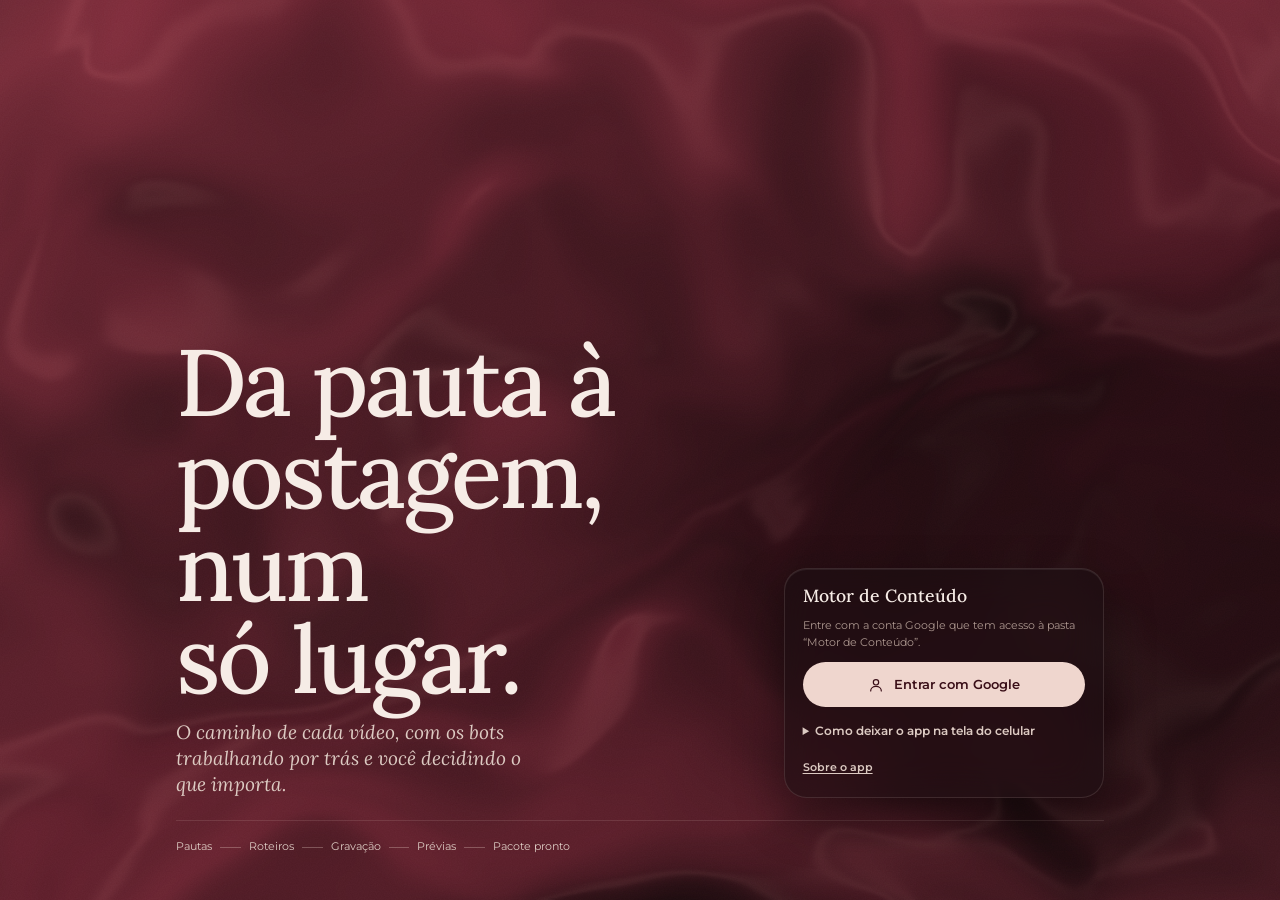
==== commit cf823b24: "Botão Sair (ilha no computador, link no Início no celular) com limpeza completa da sessão; versão v4" ====
--- a/index.html
+++ b/index.html
@@ -71,6 +71,8 @@
     <button type="button" class="busca-b" data-acao="abrir-paleta" aria-label="Buscar e ir para uma tela" id="botao-busca"></button>
     <a class="botao primario menor ilha-enviar" href="#/enviar">Enviar gravação</a>
     <button type="button" class="redondo" data-acao="tema" id="botao-tema"></button>
+    <!-- Sair: na ilha a partir de 720px; no celular, o link "Sair" fica junto da data do Início -->
+    <button type="button" class="redondo ilha-sair" data-acao="sair" id="botao-sair" aria-label="Sair da conta" title="Sair da conta"></button>
   </header>
 
   <main class="conteudo" id="conteudo" tabindex="-1"></main>
--- a/css/app.css
+++ b/css/app.css
@@ -577,6 +577,17 @@
 .google[disabled]{opacity:.72;cursor:progress;filter:none}
 .discreto{align-self:flex-start;background:none;border:0;padding:.25rem 0;font-size:.875rem;font-weight:600;color:var(--tinta-2);text-decoration:underline;text-underline-offset:.1875rem}
 .discreto:hover{color:var(--tinta)}
+/* Sair: botão redondo na ilha a partir de 720px (no celular a ilha não comporta mais um, de 360 a
+   430px); abaixo disso, o link "Sair" junto da data do Início, no tom da data */
+.ilha .ilha-sair{display:none}
+.hero-topo{display:flex;align-items:baseline;justify-content:space-between;gap:1rem}
+.hero-sair{flex-shrink:0;align-self:baseline;min-height:2.75rem;margin:-.875rem 0;padding:.875rem 0 .875rem 1rem;font-weight:500}
+@media (min-width:720px){.ilha .ilha-sair{display:grid}.hero-sair{display:none}}
+/* Janela "Sair da conta?": a conta conectada, com e-mails longos quebrando sem estourar a janela */
+.conta-atual{display:flex;align-items:center;gap:.625rem;padding:.75rem 1rem;border-radius:var(--r-controle);background:var(--espera-fundo);color:var(--tinta-2);font-size:.90625rem;line-height:1.4}
+.conta-atual .ic{flex-shrink:0}
+.conta-atual span{min-width:0}
+.conta-atual strong{color:var(--tinta);font-weight:600;overflow-wrap:anywhere}
 /* Com sessão guardada, a tela de login não pisca enquanto o app abre (a classe vem do script do <head>) */
 html.retomando #tela-login{visibility:hidden}
 /* Avisos que ficam até serem resolvidos: sessão expirada, sem internet, nova versão */
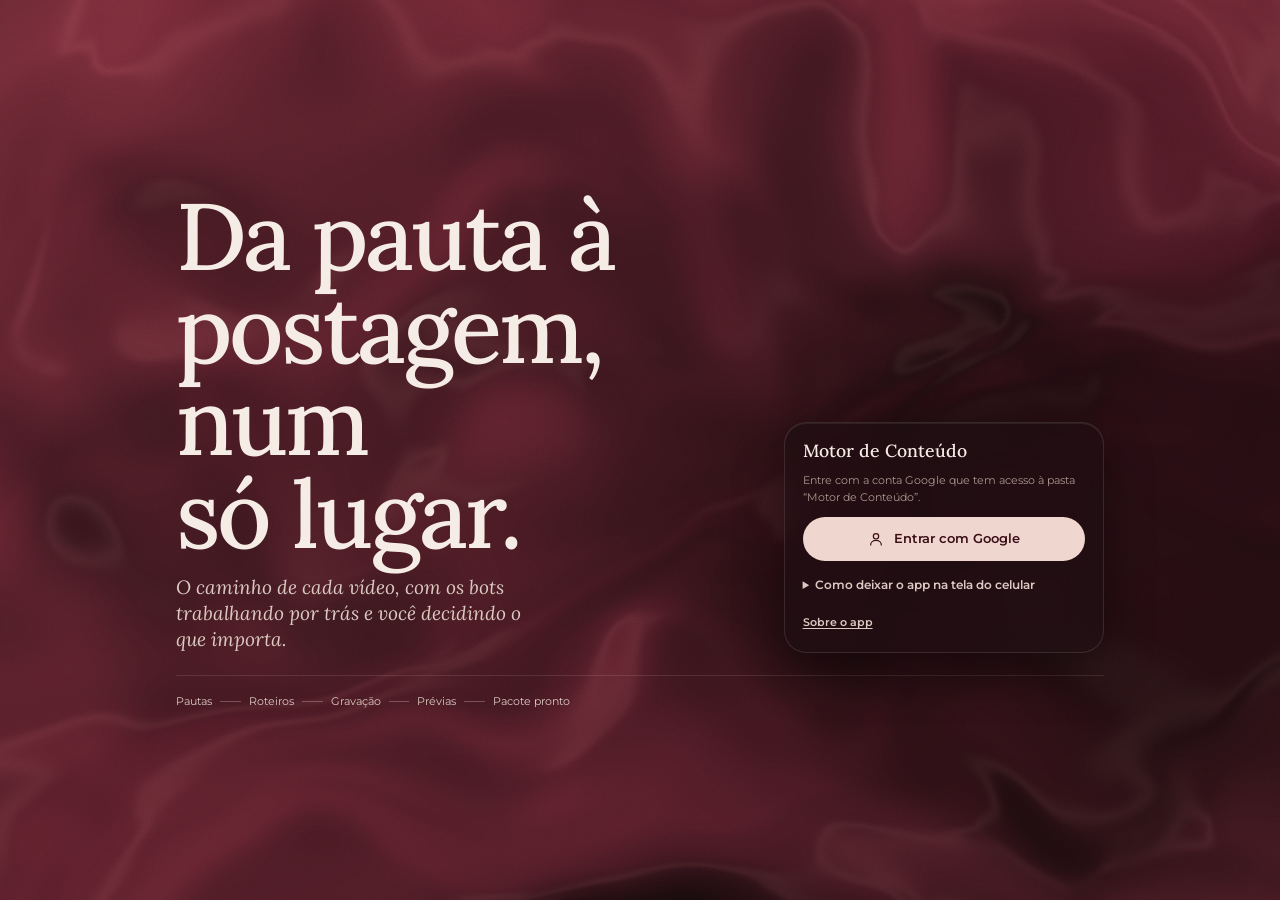
==== commit b72e4e61: "Sair de verdade em todas as larguras (PWA iPhone): limpeza síncrona antes do revoke, sem depender do" ====
--- a/index.html
+++ b/index.html
@@ -23,7 +23,8 @@
 <script>
 try {
   if (localStorage.getItem('motor-tema') === 'dia') document.documentElement.dataset.tema = 'dia';
-  if (sessionStorage.getItem('motor.sessao')) document.documentElement.classList.add('retomando');
+  // Logo depois do "Sair" (marca motor.saiu, js/saida.js) a entrada aparece sempre, sem esconder.
+  if (sessionStorage.getItem('motor.sessao') && !sessionStorage.getItem('motor.saiu')) document.documentElement.classList.add('retomando');
 } catch (e) { /* sem armazenamento */ }
 </script>
 <script type="module" src="./js/main.js"></script>
@@ -66,12 +67,13 @@
 <!-- APP -->
 <div class="casca" id="casca" hidden>
   <header class="ilha">
-    <a class="marca" href="#/inicio"><span class="marca-sinal" aria-hidden="true"></span><span>Motor de Conteúdo</span></a>
+    <!-- No celular estreito (< 480px) a marca mostra só "Motor" (o nome curto do app instalado) para caber o Sair -->
+    <a class="marca" href="#/inicio" aria-label="Motor de Conteúdo, início"><span class="marca-sinal" aria-hidden="true"></span><span>Motor<span class="marca-resto"> de Conteúdo</span></span></a>
     <nav class="ilha-nav" id="nav-topo" aria-label="Seções"></nav>
     <button type="button" class="busca-b" data-acao="abrir-paleta" aria-label="Buscar e ir para uma tela" id="botao-busca"></button>
     <a class="botao primario menor ilha-enviar" href="#/enviar">Enviar gravação</a>
     <button type="button" class="redondo" data-acao="tema" id="botao-tema"></button>
-    <!-- Sair: na ilha a partir de 720px; no celular, o link "Sair" fica junto da data do Início -->
+    <!-- Sair: botão redondo ao lado do tema, em todas as telas e larguras -->
     <button type="button" class="redondo ilha-sair" data-acao="sair" id="botao-sair" aria-label="Sair da conta" title="Sair da conta"></button>
   </header>
 
--- a/css/app.css
+++ b/css/app.css
@@ -219,7 +219,13 @@
 }
 
 /* ===== 6. Entrada (login) ===== */
-.login{min-height:100vh;min-height:100dvh;display:grid;grid-template-columns:minmax(0,1fr);align-content:end;gap:1.75rem;padding:1.75rem 1.25rem 2rem;max-width:77.5rem;margin:0 auto}
+/* Mesma distribuição do protótipo (celular: empilhado; ≥900px: texto à esquerda, porta à direita,
+   caminho embaixo). O conjunto fica no meio da tela: na vertical (align-content:center dentro da
+   altura mínima da tela) e na horizontal (max-width + margin auto). Os recortes do aparelho
+   (safe-area) somam-se ao respiro. */
+.login{min-height:100vh;min-height:100dvh;display:grid;grid-template-columns:minmax(0,1fr);align-content:center;gap:1.75rem;
+  padding:calc(1.75rem + env(safe-area-inset-top)) calc(1.25rem + env(safe-area-inset-right)) calc(2rem + env(safe-area-inset-bottom)) calc(1.25rem + env(safe-area-inset-left));
+  max-width:77.5rem;margin:0 auto}
 .login h1{font-size:clamp(2.875rem,9.5vw,7.375rem);line-height:.98;letter-spacing:-.03em;max-width:11ch}
 .login-frase{margin-top:1.125rem;font:italic 400 clamp(1.125rem,2.2vw,1.5rem)/1.35 var(--titulo);color:var(--tinta-2);max-width:34ch}
 .login-porta{display:flex;flex-direction:column;gap:.875rem;padding:1.375rem;border-radius:var(--r-painel);background:var(--vidro);backdrop-filter:blur(1.625rem) saturate(1.3);-webkit-backdrop-filter:blur(1.625rem) saturate(1.3);border:1px solid var(--fio);box-shadow:var(--sombra),inset 0 1px 0 rgba(255,255,255,.07)}
@@ -233,7 +239,8 @@
 .caminho li{display:flex;align-items:center}
 .caminho li:not(:last-child)::after{content:"";width:1.625rem;height:1px;margin:0 .625rem;background:var(--fio-forte)}
 @media (min-width:900px){
-  .login{grid-template-columns:minmax(0,1fr) 25rem;align-items:end;gap:1.75rem 4rem;padding:3.5rem 2.5rem}
+  .login{grid-template-columns:minmax(0,1fr) 25rem;align-items:end;gap:1.75rem 4rem;
+    padding:calc(3.5rem + env(safe-area-inset-top)) calc(2.5rem + env(safe-area-inset-right)) calc(3.5rem + env(safe-area-inset-bottom)) calc(2.5rem + env(safe-area-inset-left))}
   .caminho{grid-column:1/-1;padding-top:1.375rem;border-top:1px solid var(--fio)}
 }
 
@@ -577,12 +584,24 @@
 .google[disabled]{opacity:.72;cursor:progress;filter:none}
 .discreto{align-self:flex-start;background:none;border:0;padding:.25rem 0;font-size:.875rem;font-weight:600;color:var(--tinta-2);text-decoration:underline;text-underline-offset:.1875rem}
 .discreto:hover{color:var(--tinta)}
-/* Sair: botão redondo na ilha a partir de 720px (no celular a ilha não comporta mais um, de 360 a
-   430px); abaixo disso, o link "Sair" junto da data do Início, no tom da data */
-.ilha .ilha-sair{display:none}
-.hero-topo{display:flex;align-items:baseline;justify-content:space-between;gap:1rem}
-.hero-sair{flex-shrink:0;align-self:baseline;min-height:2.75rem;margin:-.875rem 0;padding:.875rem 0 .875rem 1rem;font-weight:500}
-@media (min-width:720px){.ilha .ilha-sair{display:grid}.hero-sair{display:none}}
+/* Sair: botão redondo na ilha, ao lado do tema, em todas as telas e larguras. Para caber de 360 a
+   479px: a busca vira um botão redondo só com o ícone (o nome fica no aria-label), a marca mostra
+   só "Motor" (o nome curto do app instalado). Conta a 360px: 310px úteis na ilha; marca ~90 + três
+   redondos 132 + três vãos 30 = ~252. De 480 a 719px, com o nome inteiro (~190): ~352 de 430. */
+@media (max-width:719px){
+  .ilha .busca-b{width:2.75rem;flex-shrink:0;justify-content:center;padding:0}
+}
+@media (max-width:479px){.marca-resto{display:none}}
+/* Área de toque de pelo menos 44px físicos nos botões redondos da ilha e das janelas, também com a
+   densidade de 80% (≥1080px, onde 2,75rem = 35px): o desenho fica igual, só o toque cresce. */
+.ilha .redondo,.dlg-cab .redondo{position:relative}
+.ilha .redondo::after,.dlg-cab .redondo::after{content:"";position:absolute;inset:min(0px,calc((2.75rem - 44px) / 2));border-radius:50%}
+/* Janela "Sair da conta?" (e as outras): Ficar e Sair com ≥44px de toque em qualquer densidade */
+.dlg-rodape .botao{min-height:max(3.125rem,44px)}
+/* Navegador sem dialog.showModal (iOS < 15.4): a janela abre pelo atributo open (js/componentes/janelas.js) */
+dialog:not([open]){display:none}
+dialog.sem-modal[open]{display:block;position:fixed;inset:0;z-index:300;margin:auto;height:fit-content;box-shadow:var(--sombra),0 0 0 100vmax rgba(8,4,5,.6)}
+dialog.folha.sem-modal[open]{margin:auto 0 0}
 /* Janela "Sair da conta?": a conta conectada, com e-mails longos quebrando sem estourar a janela */
 .conta-atual{display:flex;align-items:center;gap:.625rem;padding:.75rem 1rem;border-radius:var(--r-controle);background:var(--espera-fundo);color:var(--tinta-2);font-size:.90625rem;line-height:1.4}
 .conta-atual .ic{flex-shrink:0}
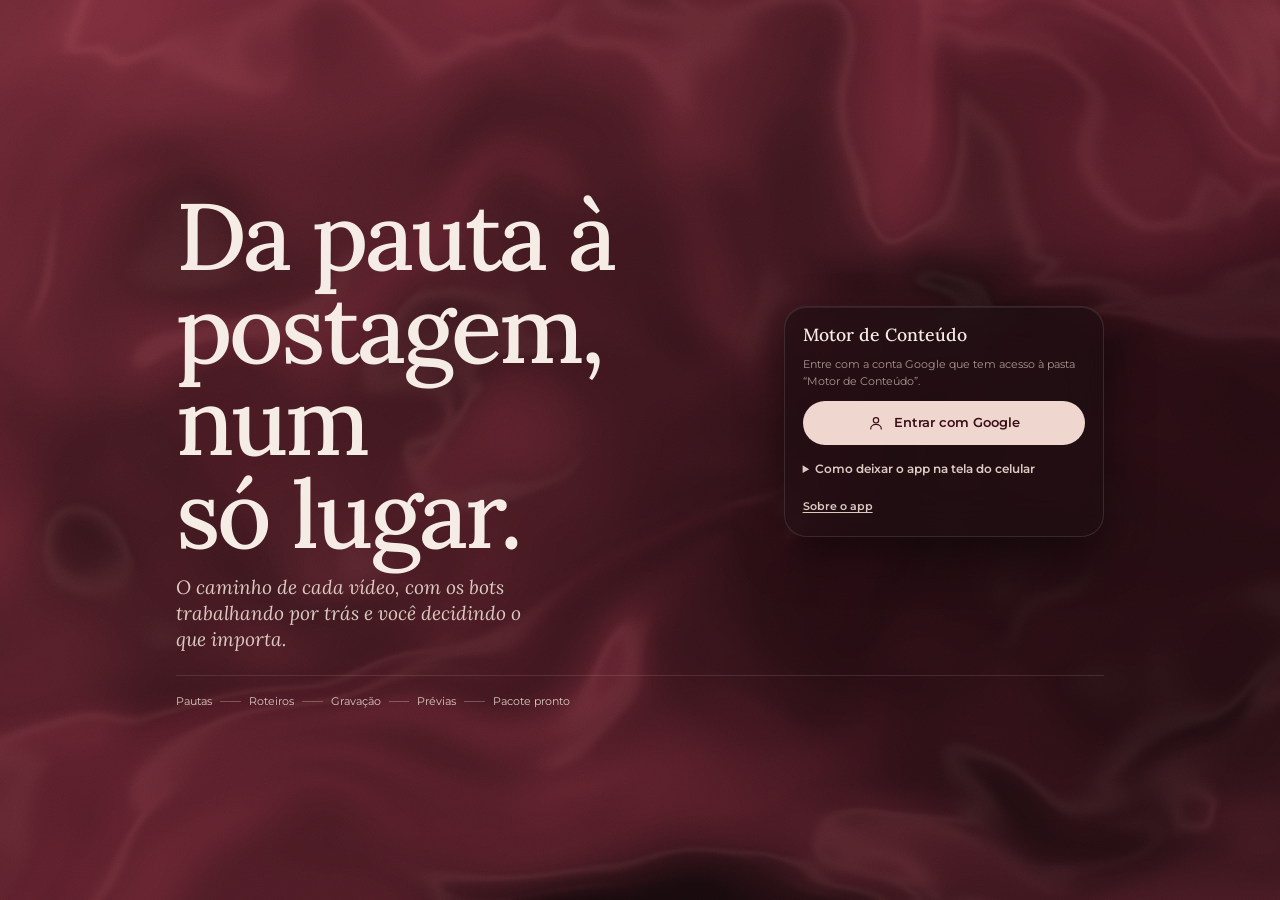
==== commit 9e0355c4: "Login que dura: sessão em localStorage (fechar e abrir não pede login), token vencido mostra "Contin" ====
--- a/index.html
+++ b/index.html
@@ -19,12 +19,17 @@
 <link rel="preconnect" href="https://fonts.gstatic.com" crossorigin>
 <link href="https://fonts.googleapis.com/css2?family=Lora:ital,wght@0,400..700;1,400..700&family=Montserrat:wght@400;500;600;700&display=swap" rel="stylesheet">
 <link rel="stylesheet" href="./css/app.css">
-<!-- Antes de pintar: tema lembrado e, se houver sessão guardada, esconde o login para não piscar. -->
+<!-- Antes de pintar: tema lembrado e, se houver sessão guardada com o token válido, esconde o login para não piscar. -->
 <script>
 try {
   if (localStorage.getItem('motor-tema') === 'dia') document.documentElement.dataset.tema = 'dia';
+} catch (e) { /* sem armazenamento */ }
+try {
+  // Sessão em localStorage (ou a antiga, em sessionStorage, que o js/auth.js muda de lugar) e token
+  // além da margem de renovação (2 min): o app abre direto. Vencida: a entrada mostra "Continuar como".
   // Logo depois do "Sair" (marca motor.saiu, js/saida.js) a entrada aparece sempre, sem esconder.
-  if (sessionStorage.getItem('motor.sessao') && !sessionStorage.getItem('motor.saiu')) document.documentElement.classList.add('retomando');
+  var s = JSON.parse(localStorage.getItem('motor.sessao') || sessionStorage.getItem('motor.sessao') || 'null');
+  if (s && s.access_token && Number(s.expires_at) > Date.now() + 120000 && !sessionStorage.getItem('motor.saiu')) document.documentElement.classList.add('retomando');
 } catch (e) { /* sem armazenamento */ }
 </script>
 <script type="module" src="./js/main.js"></script>
@@ -43,11 +48,17 @@
   </div>
   <div class="login-porta">
     <h2>Motor de Conteúdo</h2>
-    <p class="apagado pequeno">Entre com a conta Google que tem acesso à pasta “Motor de Conteúdo”.</p>
+    <p class="apagado pequeno" id="login-instrucao">Entre com a conta Google que tem acesso à pasta “Motor de Conteúdo”.</p>
     <button type="button" class="google" data-acao="entrar" id="botao-entrar">
       <svg width="20" height="20" style="width:1.25rem;height:1.25rem" viewBox="0 0 24 24" fill="none" stroke="currentColor" stroke-width="1.8" stroke-linecap="round" stroke-linejoin="round" aria-hidden="true"><circle cx="12" cy="8" r="4"/><path d="M4 21c0-4 3.6-7 8-7s8 3 8 7"/></svg>
       <span id="botao-entrar-texto">Entrar com Google</span>
     </button>
+    <!-- Sessão guardada com o token vencido (js/acoes.js, pintarEntrada): no lugar do "Entrar com Google" -->
+    <button type="button" class="google" data-acao="continuar" id="botao-continuar" hidden>
+      <svg width="20" height="20" style="width:1.25rem;height:1.25rem" viewBox="0 0 24 24" fill="none" stroke="currentColor" stroke-width="1.8" stroke-linecap="round" stroke-linejoin="round" aria-hidden="true"><circle cx="12" cy="8" r="4"/><path d="M4 21c0-4 3.6-7 8-7s8 3 8 7"/></svg>
+      <span id="botao-continuar-texto">Continuar</span>
+    </button>
+    <button type="button" class="botao calmo menor outra-conta" data-acao="outra-conta" id="botao-outra-conta" hidden>Usar outra conta</button>
     <p class="nota atencao login-msg" id="login-msg" role="alert"></p>
     <details>
       <summary>Como deixar o app na tela do celular</summary>
--- a/css/app.css
+++ b/css/app.css
@@ -242,6 +242,7 @@
   .login{grid-template-columns:minmax(0,1fr) 25rem;align-items:end;gap:1.75rem 4rem;
     padding:calc(3.5rem + env(safe-area-inset-top)) calc(2.5rem + env(safe-area-inset-right)) calc(3.5rem + env(safe-area-inset-bottom)) calc(2.5rem + env(safe-area-inset-left))}
   .caminho{grid-column:1/-1;padding-top:1.375rem;border-top:1px solid var(--fio)}
+  .login-porta{align-self:center}
 }
 
 /* ===== 7. Início ===== */
@@ -582,6 +583,15 @@
 /* Login: mensagem de erro (vazia = escondida), estado "Entrando…" e link discreto para o Sobre */
 .login-msg:empty{display:none}
 .google[disabled]{opacity:.72;cursor:progress;filter:none}
+/* Sessão guardada com o token vencido: "Continuar como …" com o visual do "Entrar com Google" (nome
+   longo corta com reticências) e "Usar outra conta", fantasma e mais quieto, com ≥44px de toque
+   também na densidade de 80% (≥1080px, onde 2,625rem = 34px). */
+.google svg{flex-shrink:0}
+#botao-continuar{padding:0 1.25rem}
+#botao-continuar span{min-width:0;overflow:hidden;text-overflow:ellipsis;white-space:nowrap}
+.login-porta .outra-conta{min-height:max(2.625rem,44px);color:var(--tinta-2);font-size:.90625rem}
+.login-porta .outra-conta:hover{color:var(--tinta)}
+.login-porta .outra-conta[disabled]{opacity:.72;cursor:progress}
 .discreto{align-self:flex-start;background:none;border:0;padding:.25rem 0;font-size:.875rem;font-weight:600;color:var(--tinta-2);text-decoration:underline;text-underline-offset:.1875rem}
 .discreto:hover{color:var(--tinta)}
 /* Sair: botão redondo na ilha, ao lado do tema, em todas as telas e larguras. Para caber de 360 a
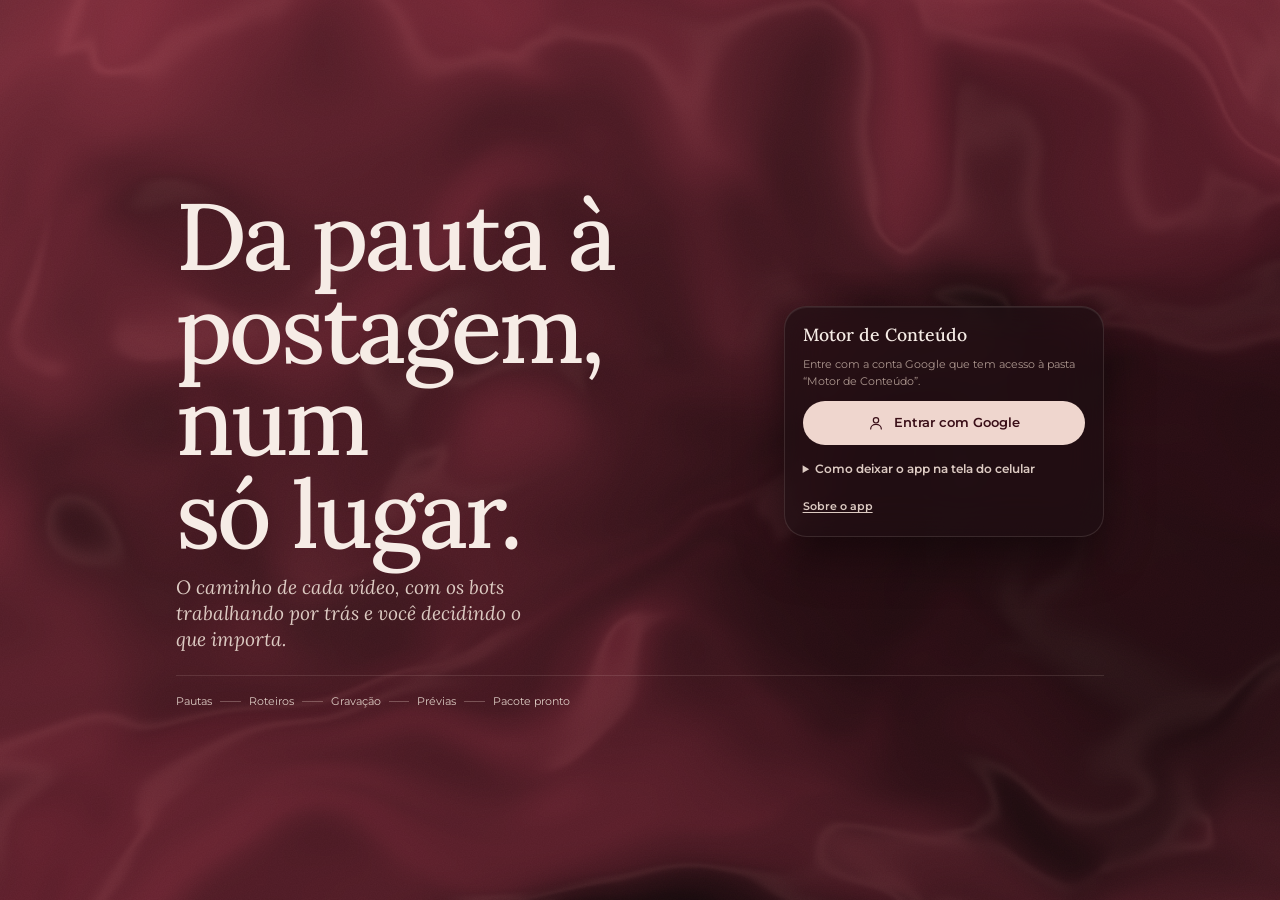
==== commit fc418358: "Vídeos: tela cheia na prévia (dialog com o vídeo 9:16 centralizado, fundo desfocado, Fechar, Esc e t" ====
--- a/index.html
+++ b/index.html
@@ -96,6 +96,7 @@
 <!-- Uma janela para tudo (confirmações, busca, ajuda) e outra para o teleprompter -->
 <dialog id="dialogo" aria-labelledby="dlg-titulo"></dialog>
 <dialog id="tele" class="tele" aria-label="Teleprompter"></dialog>
+<dialog id="telacheia" class="telacheia" aria-labelledby="tc-nome"></dialog>
 <input type="file" id="arquivo" accept="video/*" hidden>
 <div class="avisos" id="avisos" role="status" aria-live="polite"></div>
 <noscript><p style="position:relative;z-index:3;padding:1.5rem;text-align:center">O Motor de Conteúdo precisa de JavaScript ativado.</p></noscript>
--- a/css/app.css
+++ b/css/app.css
@@ -119,6 +119,11 @@
   .ilha .nav-conta{position:static}
   .busca-b kbd{display:inline}
   .ilha .ilha-enviar{display:inline-flex}
+  /* Nada da ilha quebra linha. Com contadores na navegação (pautas, roteiros, vídeos…), falta largura
+     para tudo: a busca fica só com a lupa e o atalho, e os itens ficam um pouco mais juntos. */
+  .busca-b,.ilha .ilha-enviar{white-space:nowrap;flex-shrink:0}
+  .ilha:has(.nav-conta) .busca-b .txt{display:none}
+  .ilha:has(.nav-conta) .nav-link{padding:0 .75rem}
   .conteudo{padding:3.5rem 2rem 6rem}
 }
 
@@ -375,6 +380,10 @@
 .tele-caixa{height:100%;display:grid;grid-template-columns:minmax(0,1fr);grid-template-rows:auto minmax(0,1fr) auto}
 .tele-topo{display:flex;align-items:center;justify-content:space-between;gap:.75rem;padding:.75rem 1rem;font-size:.90625rem;color:#CDBDB4}
 .tele-topo .redondo{border-color:rgba(239,214,206,.25);color:#fff}
+.tele-topo{flex-wrap:wrap}
+.tele-anuncio{flex:1;text-align:center;color:#EFD6CE;font-weight:600}
+.tele-anuncio:empty{visibility:hidden}
+.tele-sessao{order:3;flex-basis:100%;display:flex;align-items:center;justify-content:center;gap:.5rem;padding:.625rem 1rem;border:1px solid rgba(239,214,206,.3);border-radius:999px;background:#EFD6CE;color:#3A0F18;font:inherit;font-weight:600;cursor:pointer}
 .tele-meio{position:relative;min-height:0;overflow:hidden}
 .tele-meio::before,.tele-meio::after{content:"";position:absolute;left:0;right:0;height:22%;z-index:1;pointer-events:none}
 .tele-meio::before{top:0;background:linear-gradient(#0B0607,transparent)}
@@ -568,6 +577,8 @@
 .avisos{position:fixed;left:1rem;right:1rem;bottom:calc(var(--doca) + 1.375rem + env(safe-area-inset-bottom));z-index:200;display:flex;flex-direction:column;align-items:center;gap:.5rem;pointer-events:none}
 .aviso{max-width:32.5rem;padding:.75rem 1.25rem;border-radius:999px;background:var(--tinta);color:var(--fundo);font-size:.90625rem;font-weight:500;line-height:1.4;box-shadow:var(--sombra);animation:abre .25s cubic-bezier(.2,.7,.2,1)}
 @media (min-width:1080px){.avisos{bottom:1.75rem}}
+/* #avisos como popover="manual" (js/componentes/janelas.js, acima das janelas modais): desfaz o estilo padrão do popover */
+.avisos[popover]{top:auto;width:auto;height:auto;margin:0;padding:0;border:0;background:transparent;color:inherit;overflow:visible}
 
 /* ===== 15. Transições entre telas (View Transitions API, quando o navegador tem) ===== */
 ::view-transition-old(root){animation:.18s ease-in both vt-sai}
@@ -662,3 +673,152 @@
 /* Prontos: andamento do download dentro do botão redondo */
 .arquivos .redondo .baixando{font-size:.6875rem;font-weight:700;font-variant-numeric:tabular-nums}
 .redondo[aria-busy="true"]{cursor:progress}
+
+/* ===== 17. Controle manual: faixa de execução, janelas de confirmação, registro ===== */
+/* Botões desabilitados (conta que não decide, conflito, gravando): continuam botões, só apagados */
+.botao:disabled{opacity:.5;cursor:not-allowed;transform:none;filter:none}
+.botao[aria-busy="true"]{cursor:progress}
+/* Faixa: o texto é uma linha quando cabe; quando não cabe, os itens descem inteiros (nada é cortado
+   com "…"), e os botões ficam na linha de baixo, à direita. Botões com 44px de toque. */
+.faixa{display:flex;flex-wrap:wrap;align-items:center;gap:.5rem .75rem;min-width:0;font-size:.875rem;line-height:1.35}
+.faixa-texto{flex:1 1 14rem;min-width:0;display:flex;flex-wrap:wrap;align-items:center;gap:.25rem .5rem}
+.faixa-nome{font-weight:600;color:var(--tinta);white-space:nowrap}
+.faixa-item{color:var(--tinta-2);white-space:nowrap}
+.faixa-item::before{content:"·";margin-right:.5rem;color:var(--tinta-3)}
+.faixa-item.apagado{color:var(--tinta-3)}
+.faixa-item .selo{vertical-align:middle}
+.faixa-botoes{display:flex;flex-wrap:wrap;gap:.5rem;margin-left:auto}
+.faixa .botao{min-height:2.75rem;padding:.5rem 1rem}
+@media (max-width:559px){.faixa-rot{display:none}}
+/* Faixa estreita (celular, ou a coluna do lado em Vídeos e Roteiros): os itens podem descer de
+   linha, então sai o "·" (que ficaria no começo da linha nova), e os botões dividem a largura. */
+.faixa{container-type:inline-size}
+@container (max-width:30rem){
+  .faixa-texto{gap:.25rem .75rem}
+  .faixa-item::before{display:none}
+  .faixa-botoes{flex:1 1 100%}
+  .faixa-botoes .botao{flex:1 1 auto}
+}
+.faixas{max-width:58.75rem;padding-top:.5rem;padding-bottom:.5rem}
+.faixas .faixa{padding:.625rem 0}
+.faixas .faixa + .faixa{border-top:1px solid var(--fio)}
+.painel > .faixa:first-child:not(:only-child){padding-bottom:.875rem;border-bottom:1px solid var(--fio)}
+/* Janela "Rodar agora?" e as de decisão: o que vai acontecer, item por item */
+.confirmacao{margin:0;display:grid;gap:.75rem}
+.confirmacao dt{font-size:.8125rem;font-weight:600;color:var(--tinta-3)}
+.confirmacao dd{margin:.125rem 0 0;font-size:.9375rem}
+.confirmacao .mudancas{font-size:.9375rem}
+.dlg-corpo .campo textarea{min-height:5rem}
+/* "Detalhes": as últimas linhas da aba Execuções */
+.registro{display:grid}
+.registro li{display:grid;gap:.25rem;padding:.75rem 0;overflow-wrap:anywhere}
+.registro li + li{border-top:1px solid var(--fio)}
+.registro-topo{display:flex;align-items:center;justify-content:space-between;gap:.5rem;font-weight:600;font-size:.90625rem}
+.erro-texto{color:var(--erro)}
+.resultado-gravar{color:var(--ok)}
+.resultado-recusado,.resultado-erro{color:var(--alerta)}
+/* Pautas: a nota da conta embaixo dos botões de decisão */
+.decisao > .pequeno{flex-basis:100%}
+.pauta .pauta-topo .pilha{min-width:0}
+/* Texto corrido quebra entre palavras; só uma palavra que não cabe (link, id longo) é partida */
+.pauta h2,.pauta dd,.pauta p{overflow-wrap:break-word}
+/* Pautas e Candidatos: largura de leitura do título e do tema; o tema é subtítulo em texto (não
+   selo); selos discretos, que não competem com o título; linha de id/data/prazo legível */
+.pauta .leitura{max-width:62ch}
+.pauta .subtitulo{margin:0;font-size:.9375rem;line-height:1.45;color:var(--tinta-2)}
+.pauta .meta.selos{gap:.375rem}
+.pauta .meta.selos .selo{font-weight:500}
+.linha-id{margin:0;color:var(--tinta-2);display:flex;flex-wrap:wrap;align-items:center;gap:.25rem;overflow-wrap:break-word}
+.linha-id .verif{display:inline-flex;align-items:center;gap:.375rem}
+/* Chip Candidatos: título no ângulo um pouco menor que o de pauta; números numa linha só, que
+   quebra no "·"; no celular os botões ocupam a linha toda (toque de 50px) */
+.pauta.nova{border-color:var(--acento)}
+.pauta.candidato h2{font-size:clamp(1.125rem,2vw,1.375rem);line-height:1.3}
+.candidato-numeros{margin:0;max-width:62ch;font-size:.9375rem;color:var(--tinta);font-variant-numeric:tabular-nums}
+.candidato-numeros > span{white-space:normal}
+.estado-candidato{margin:0;color:var(--tinta-2);max-width:62ch}
+.pauta.candidato .meta .selo{white-space:normal;max-width:100%;overflow-wrap:break-word}
+.candidatos-intro{max-width:58.75rem;margin:0 0 .875rem;overflow-wrap:break-word}
+.mais-candidatos{max-width:58.75rem;margin-top:1rem;display:flex;justify-content:center}
+.campos-janela{gap:.875rem;margin-top:1.125rem}
+@media (max-width:559px){
+  .pauta.candidato .decisao .botao,.mais-candidatos .botao{flex:1 1 100%}
+  .filtros{border-radius:1.375rem} /* com o chip Candidatos, os chips podem ir para duas linhas */
+}
+/* Roteiros: a decisão do rascunho em três botões largos, empilhados (como no desenho aprovado) */
+.decisao.empilhada{display:grid;gap:.625rem}
+.decisao .botao[aria-pressed="true"].mudar{background:var(--acao-fundo)}
+/* Barra fixa: os pontos junto do texto; no celular, o botão desce e ocupa a largura */
+.bandeja-texto{display:flex;align-items:center;gap:.625rem;min-width:0}
+.bandeja .botao{min-height:2.75rem}
+@media (max-width:559px){
+  .bandeja{border-radius:var(--r-meio);padding:.625rem .75rem .75rem;gap:.5rem}
+  .bandeja-texto{padding:0 .25rem;font-size:.875rem}
+  .bandeja .botao{flex:1 1 100%}
+}
+/* Janelas no celular: os botões do rodapé dividem a largura (sem um botão solto à direita) */
+@media (max-width:559px){.dlg-rodape .botao{flex:1 1 auto}}
+/* Janela larga (pedido de um candidato): ~42rem no computador, texto em linhas confortáveis; o corpo
+   rola uma vez só e o rodapé de ações fica sempre à vista */
+dialog.janela.larga{max-width:42rem}
+dialog.janela.larga .dlg{max-height:calc(100dvh - 3rem)}
+dialog.janela.larga .dlg-cab,dialog.janela.larga .dlg-rodape{flex:none}
+dialog.janela.larga .dlg-corpo{flex:1 1 auto;min-height:0;overscroll-behavior:contain;gap:1.125rem}
+dialog.janela.larga .dlg-corpo p,dialog.janela.larga dd{overflow-wrap:break-word}
+.resumo-candidato{display:grid;gap:.25rem;padding:.875rem 1rem;border-radius:var(--r-meio);background:var(--espera-fundo)}
+.resumo-candidato p{margin:0}
+.resumo-candidato .titulo-resumo{font-family:var(--titulo);font-size:1.0625rem;font-weight:600;line-height:1.35;color:var(--tinta)}
+.resumo-candidato .subtitulo{font-size:.9375rem;color:var(--tinta-2)}
+.resumo-candidato .linha-id{color:var(--tinta-2)}
+dialog.janela.larga .campos-janela{margin-top:0}
+.como-funciona{display:grid;gap:.75rem;padding-top:1rem;border-top:1px solid var(--fio)}
+.como-funciona h3{font-size:1rem;margin:0}
+.confirmacao.lado-a-lado{grid-template-columns:repeat(auto-fit,minmax(min(100%,13rem),1fr));column-gap:1.25rem}
+.confirmacao.letra-menor dd,.confirmacao.letra-menor .mudancas{font-size:.84375rem;color:var(--tinta-2)}
+@media (max-width:559px){
+  /* No celular a janela larga ocupa quase a altura toda (dvh acompanha o teclado no iOS): o rodapé
+     fica preso embaixo, acima da área segura, e o campo Motivo rola para cima do teclado */
+  dialog.janela.larga{width:calc(100vw - 1rem);max-height:calc(100dvh - 1rem)}
+  dialog.janela.larga .dlg{max-height:calc(100dvh - 1rem)}
+  dialog.janela.larga .dlg-cab{padding:1.125rem 1rem 0 1.25rem}
+  dialog.janela.larga .dlg-corpo{padding:.75rem 1.25rem 1.25rem;scroll-padding-bottom:6rem}
+  dialog.janela.larga .dlg-rodape{position:sticky;bottom:0;background:var(--sup);padding:.75rem 1.25rem calc(.875rem + env(safe-area-inset-bottom))}
+}
+/* Filtros no celular: chips um pouco mais justos, para "Para decidir / Decididas / Todas" caber numa linha */
+@media (max-width:419px){.filtros .chip{padding:.5rem .75rem;font-size:.875rem}}
+@media (min-width:1080px){.bandeja{bottom:calc(1.25rem + env(safe-area-inset-bottom))}}
+/* Roteiros: o Histórico fica na coluna do conteúdo, embaixo; o aside continua fixo ao lado */
+.roteiro-historia{grid-column:1}
+/* Vídeos: andamento do motor (_motor/andamento/<id>.json) embaixo da faixa */
+.andamento{display:flex;flex-direction:column;gap:.5rem;min-width:0}
+.andamento-frase{white-space:normal;overflow-wrap:anywhere}
+.andamento-mais summary{cursor:pointer;color:var(--tinta-2);min-height:2.75rem;display:flex;align-items:center}
+.andamento-lista{list-style:none;margin:0;padding:0;display:flex;flex-direction:column;gap:.375rem;font-size:.875rem;line-height:1.4}
+.andamento-lista+.andamento-lista{margin-top:.75rem}
+.andamento-lista li{display:flex;gap:.625rem;min-width:0;overflow-wrap:anywhere}
+.andamento-hora{flex:none;min-width:3.25rem;color:var(--tinta-3);font-variant-numeric:tabular-nums}
+
+/* ===== Envio do vídeo pelo app (ponto 7) ===== */
+.envio-nome{overflow-wrap:anywhere;font-variant-numeric:tabular-nums}
+.envio-alternativa{margin-top:.75rem;padding-top:1rem;border-top:1px solid var(--fio);font-size:1rem;font-weight:600;color:var(--tinta-2)}
+.subida .botoes .botao[disabled],.solte .botao[disabled],[data-acao="envio-enviar"][disabled]{opacity:.55;cursor:not-allowed}
+/* ===== Tela cheia das prévias (js/componentes/telacheia.js) ===== */
+.tela-cheia-botao{position:absolute;top:1.5rem;right:.5rem;z-index:3;width:2.75rem;height:2.75rem;min-width:44px;min-height:44px;padding:0;border-radius:50%;border:1px solid rgba(239,214,206,.22);background:rgba(11,6,7,.72);color:#fff;display:grid;place-items:center;cursor:pointer;transition:background .2s,transform .2s}
+.tela-cheia-botao[hidden]{display:none}
+.tela-cheia-botao:hover{background:rgba(11,6,7,.9);transform:scale(1.06)}
+.tela-cheia-botao:focus-visible,.tc-fechar:focus-visible{outline:2px solid var(--acento);outline-offset:2px}
+dialog.telacheia{width:100vw;max-width:100vw;height:100vh;height:100dvh;max-height:100vh;max-height:100dvh;margin:0;padding:0;border:0;background:transparent;color:#F6ECE6;overflow:hidden}
+dialog.telacheia[open]{display:flex;flex-direction:column}
+/* Fundo da plataforma desfocado atrás; sem backdrop-filter, só escurecido (mais forte) */
+dialog.telacheia::backdrop{background:rgba(8,4,5,.62);backdrop-filter:blur(1.5rem) saturate(1.2);-webkit-backdrop-filter:blur(1.5rem) saturate(1.2)}
+@supports not ((backdrop-filter:blur(1px)) or (-webkit-backdrop-filter:blur(1px))){dialog.telacheia::backdrop{background:rgba(8,4,5,.9)}}
+dialog.telacheia.sem-modal[open]{position:fixed;inset:0;z-index:300;margin:0;height:100vh;height:100dvh;background:rgba(8,4,5,.9);box-shadow:none}
+.tc-topo{flex-shrink:0;display:flex;align-items:center;justify-content:space-between;gap:.75rem;padding:calc(env(safe-area-inset-top) + .75rem) calc(env(safe-area-inset-right) + .75rem) .5rem calc(env(safe-area-inset-left) + 1rem)}
+.tc-nome{margin:0;min-width:0;padding:.25rem .75rem;border-radius:999px;background:rgba(11,6,7,.6);font-size:.8125rem;font-weight:600;white-space:nowrap;overflow:hidden;text-overflow:ellipsis}
+.tc-fechar{flex-shrink:0;width:3rem;height:3rem;min-width:44px;min-height:44px;padding:0;border-radius:50%;border:0;background:rgba(255,252,250,.94);color:var(--vinho);display:grid;place-items:center;cursor:pointer;box-shadow:var(--sombra);transition:transform .2s}
+.tc-fechar:hover{transform:scale(1.06)}
+.tc-palco{flex:1;min-height:0;display:grid;place-items:center;padding:0 calc(env(safe-area-inset-right) + 1rem) calc(env(safe-area-inset-bottom) + 1rem) calc(env(safe-area-inset-left) + 1rem)}
+/* 9:16, o maior que couber (até ~92% da altura), largura proporcional; contain = nunca corta */
+.tc-video{display:block;aspect-ratio:9/16;width:auto;max-width:100%;object-fit:contain;border-radius:1.25rem;background:#0B0607;box-shadow:0 0 0 1px rgba(239,214,206,.18),0 1.5rem 4rem rgba(0,0,0,.6);
+  height:min(92vh,calc(100vh - 6.5rem),calc((100vw - 2rem) * 16 / 9));
+  height:min(92dvh,calc(100dvh - 6.5rem - env(safe-area-inset-top) - env(safe-area-inset-bottom)),calc((100vw - 2rem - env(safe-area-inset-left) - env(safe-area-inset-right)) * 16 / 9))}
